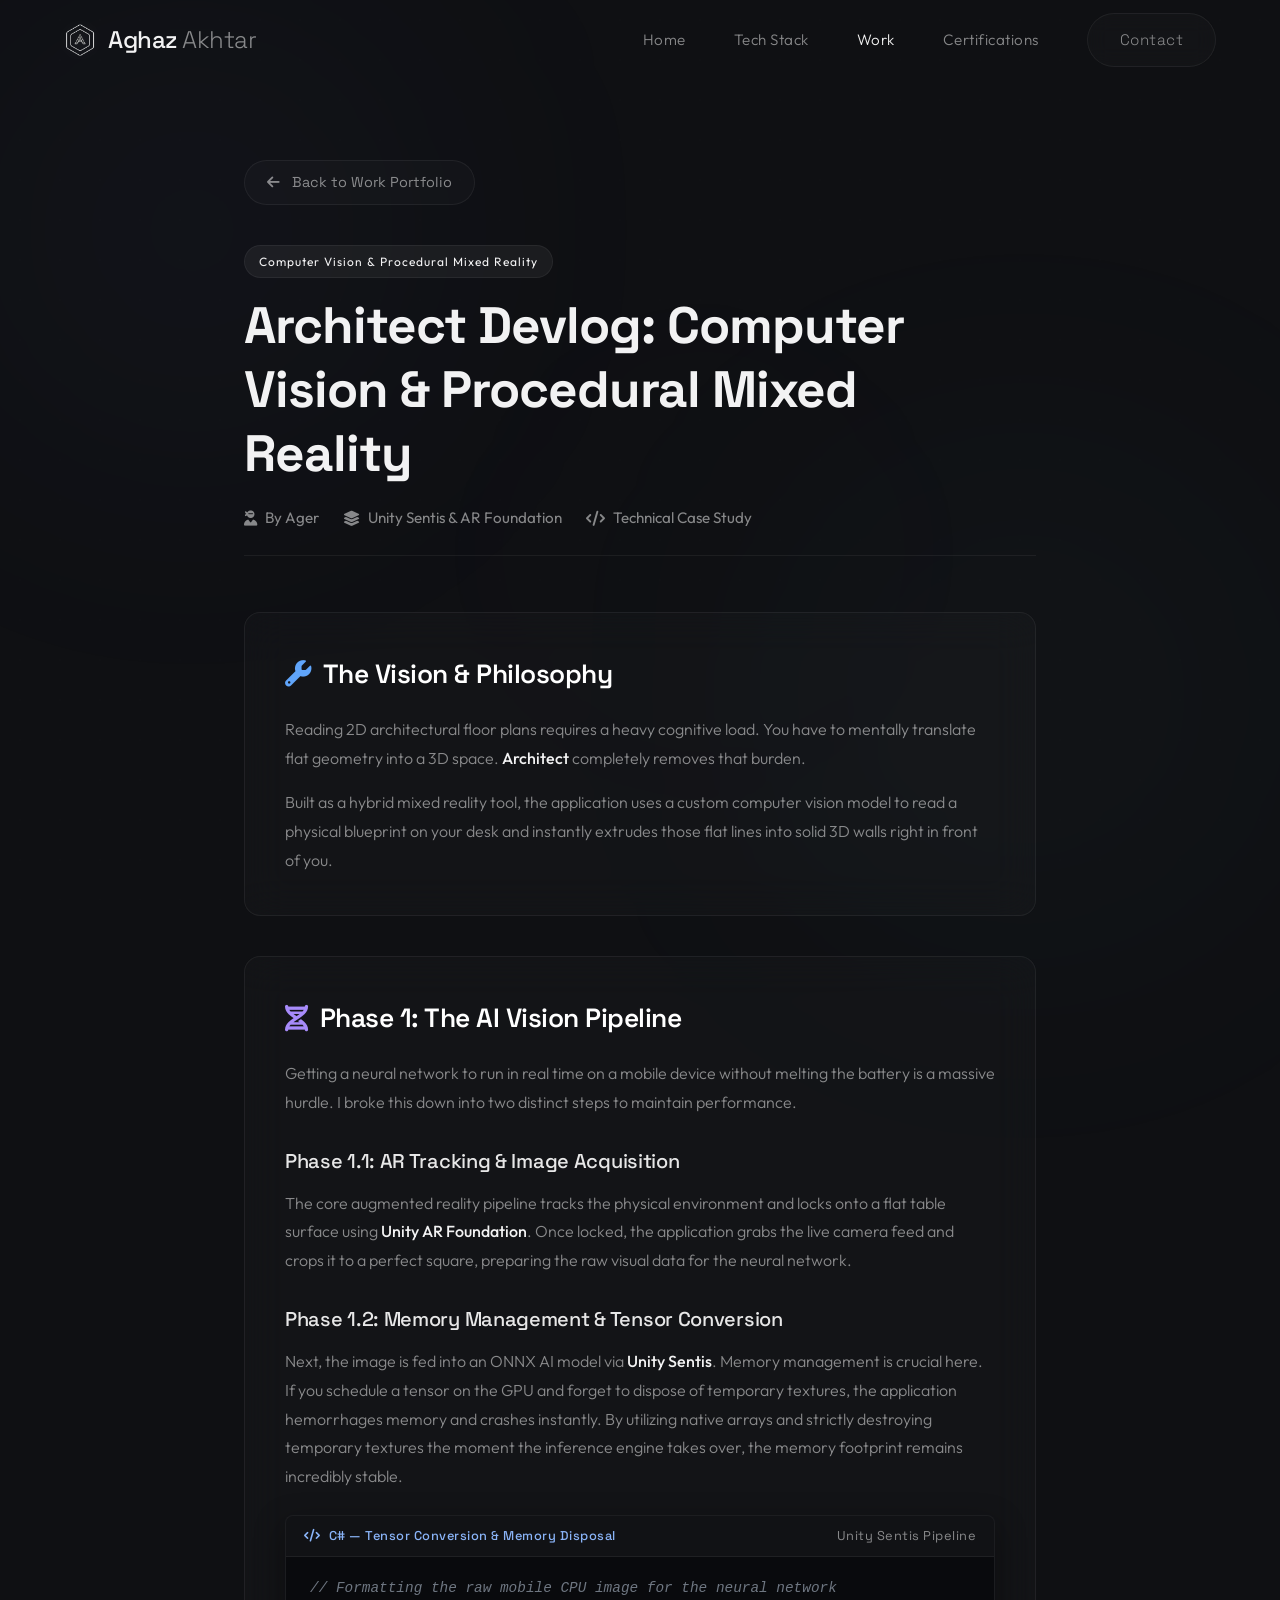
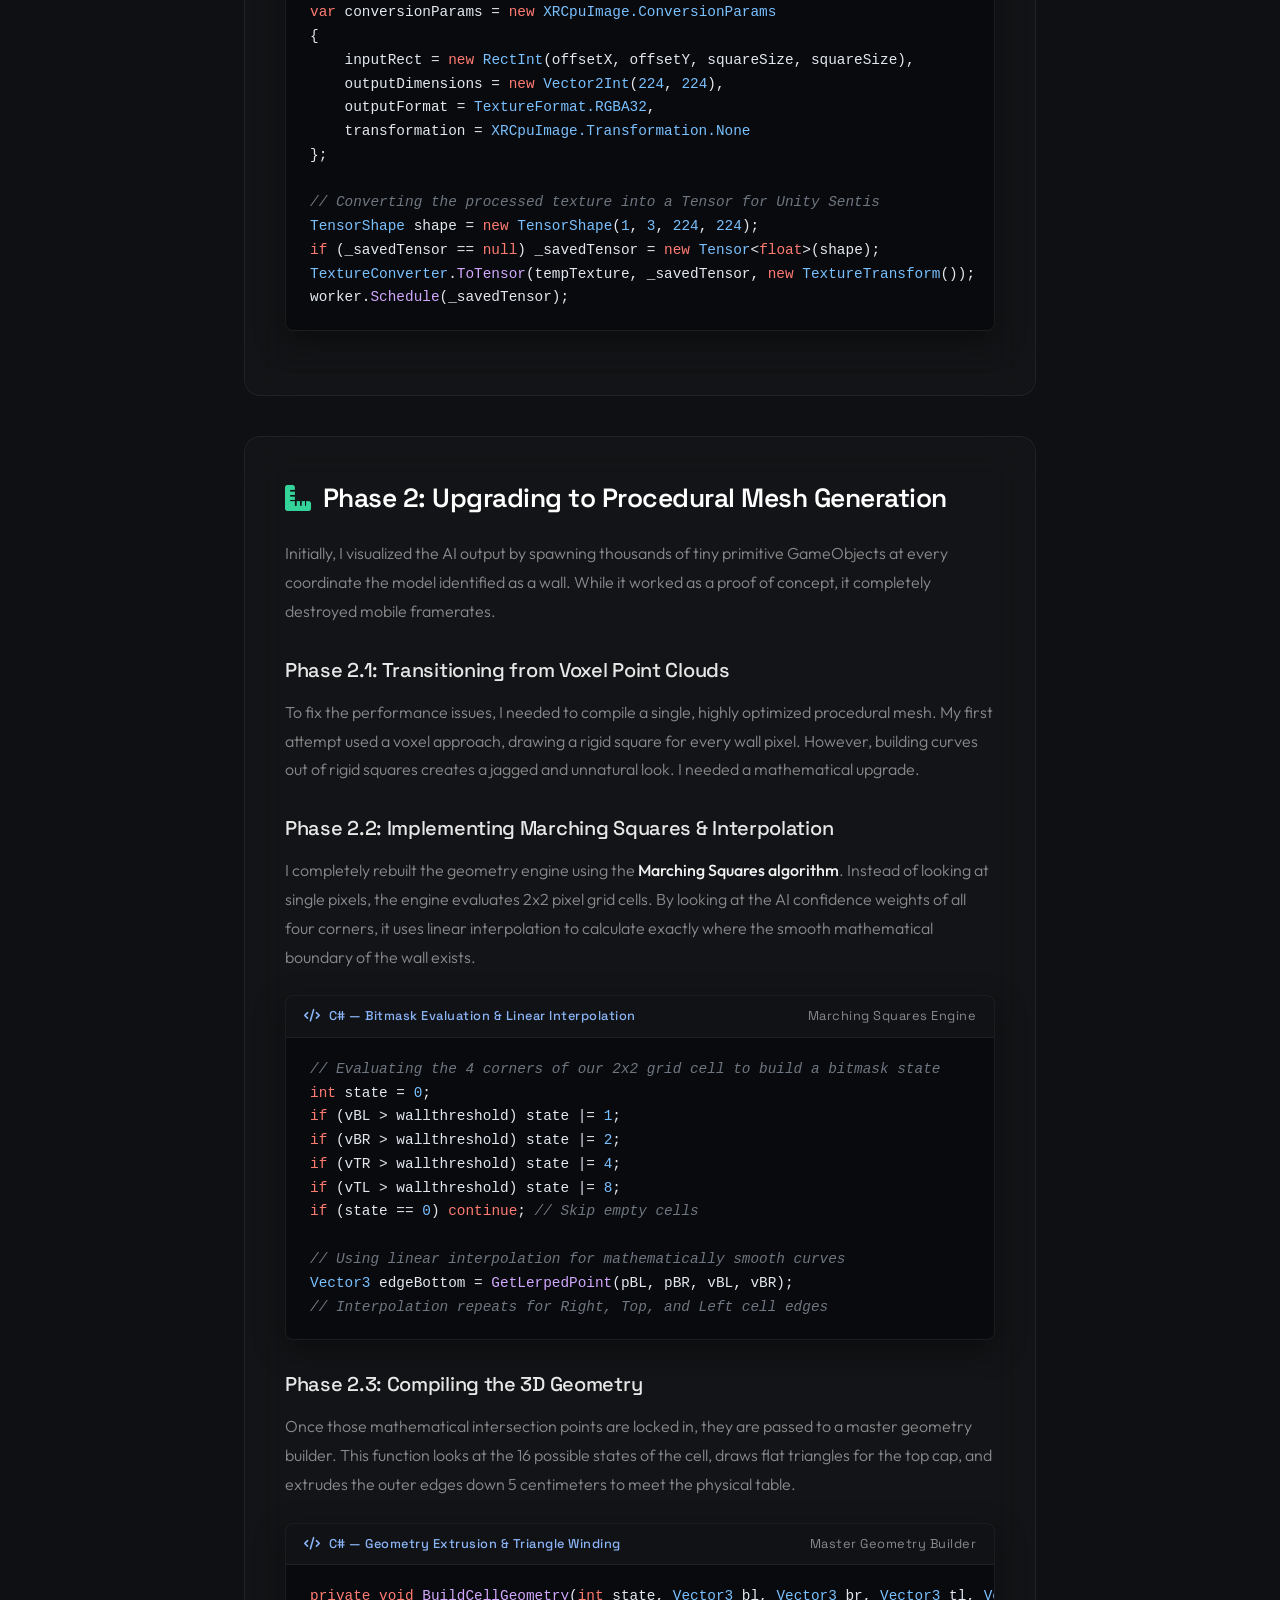
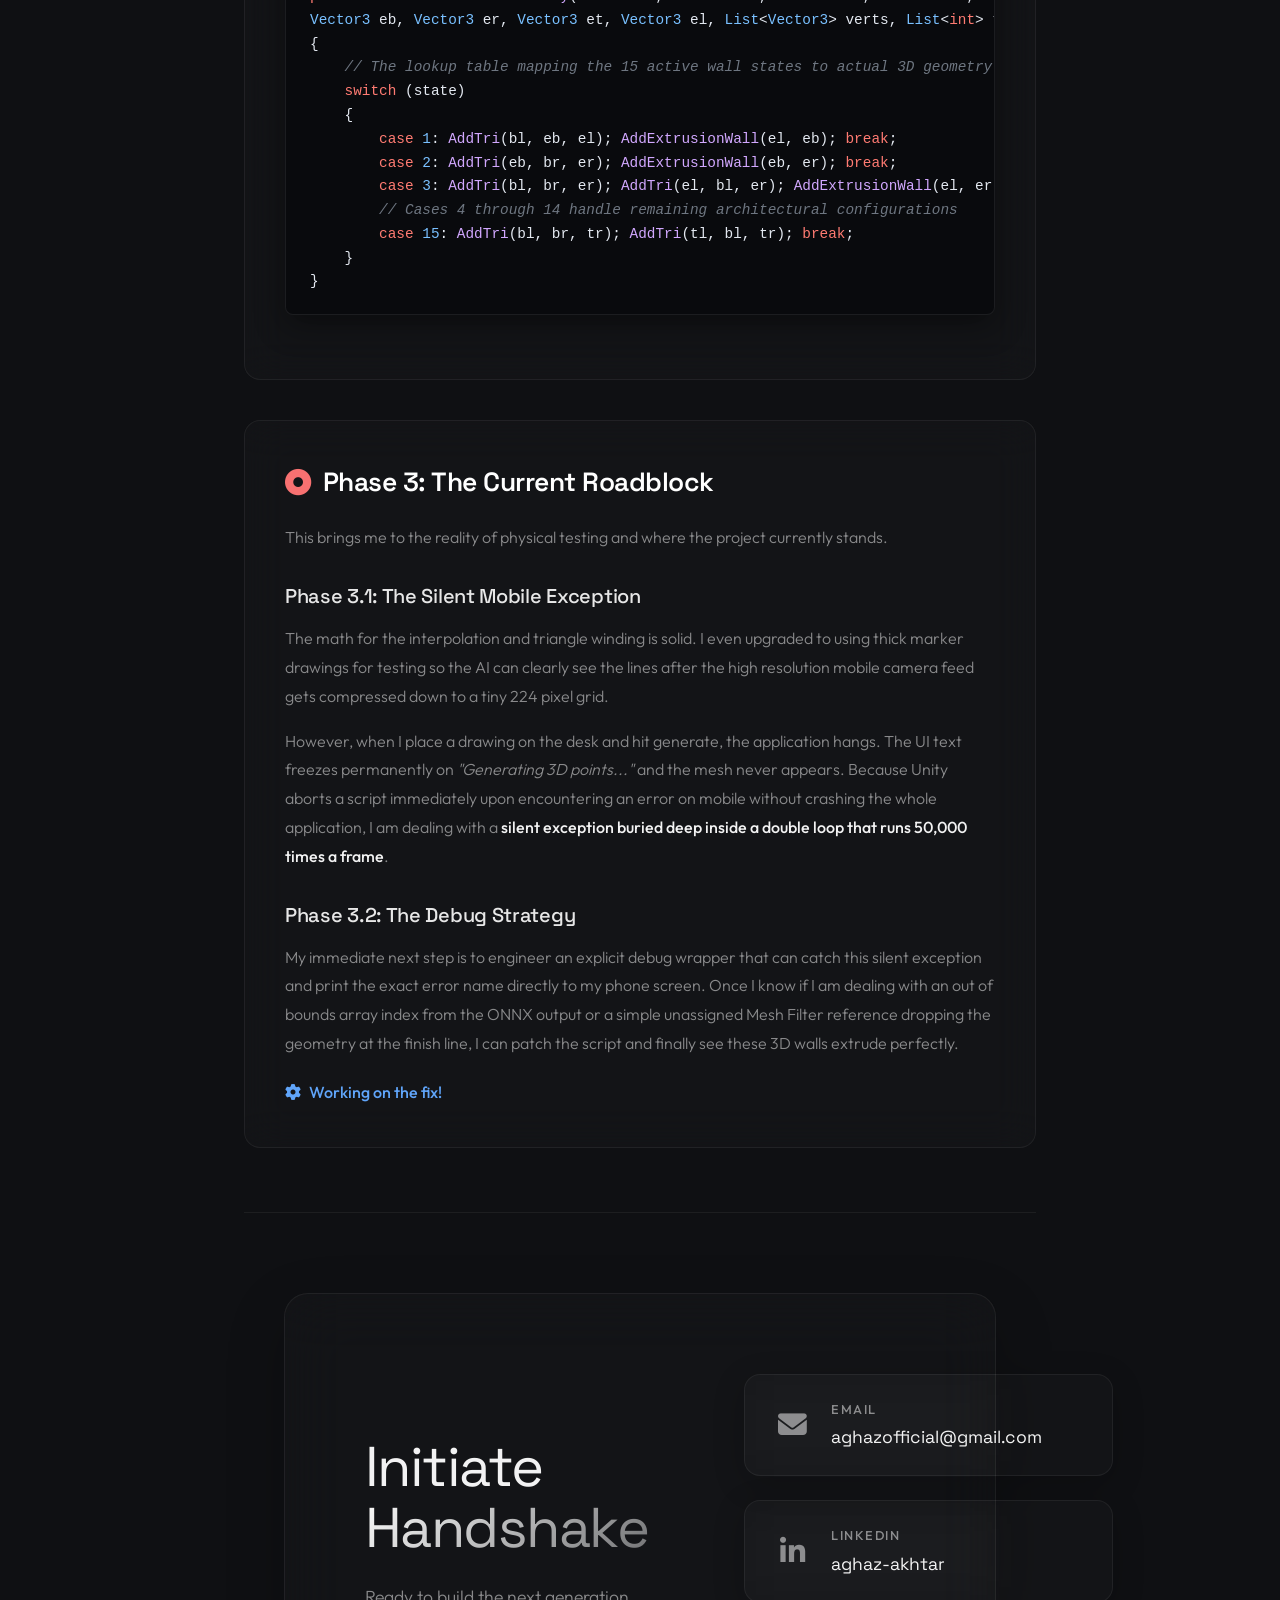
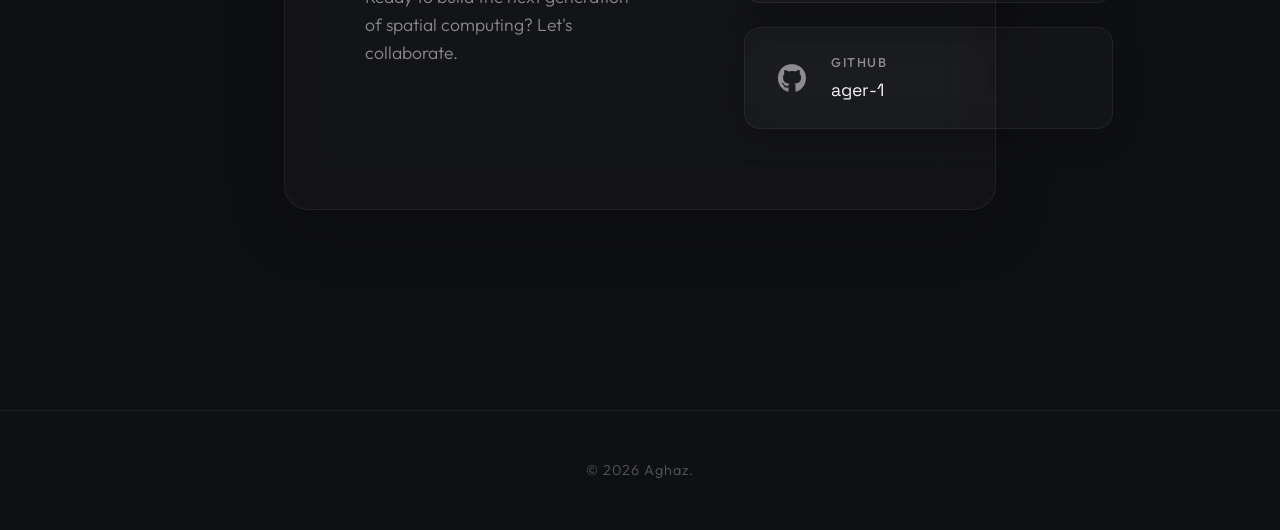
==== architect-documentation.html @ 732db1b5 "updated" ====
<!DOCTYPE html>
<html lang="en">

<head>
    <meta charset="UTF-8">
    <meta name="viewport" content="width=device-width, initial-scale=1.0">
    <title>Architect Devlog: Computer Vision & Procedural Mixed Reality | Aghaz Akhtar</title>
    <meta name="description" content="Technical documentation and devlog for Architect: Computer Vision & Procedural Mixed Reality blueprint extrusion by Ager.">
    <link rel="icon" href="assets/icon.png" type="image/png">
    <!-- Modern Tech Fonts -->
    <link rel="preconnect" href="https://fonts.googleapis.com">
    <link rel="preconnect" href="https://fonts.gstatic.com" crossorigin>
    <link
        href="https://fonts.googleapis.com/css2?family=Outfit:wght@200;400;600;800&family=Space+Grotesk:wght@300;500;700&display=swap"
        rel="stylesheet">
    <!-- FontAwesome for standard icons -->
    <link rel="stylesheet" href="https://cdnjs.cloudflare.com/ajax/libs/font-awesome/6.4.0/css/all.min.css">
    <!-- Core Styles -->
    <link rel="stylesheet" href="style.css">
</head>

<body>

    <!-- Background Orbs for ambient lighting -->
    <div class="orb orb-1"></div>
    <div class="orb orb-2"></div>
    <div class="orb orb-3"></div>
    <div class="glow-grid"></div>

    <!-- Navigation -->
    <nav class="glass-nav scrolled">
        <div class="nav-container">
            <a href="index.html" class="logo-wrapper">
                <img src="assets/icon.png" alt="Logo" class="logo-icon" width="32" height="32">
                <span class="logo">Aghaz<span class="xr"> Akhtar</span></span>
            </a>
            <ul class="nav-links">
                <li><a href="index.html">Home</a></li>
                <li><a href="tech-stack.html">Tech Stack</a></li>
                <li><a href="work.html" class="active">Work</a></li>
                <li><a href="certifications.html">Certifications</a></li>
                <li><a href="#contact" class="btn-glow">Contact</a></li>
            </ul>
            <div class="mobile-menu-btn"><i class="fas fa-bars"></i></div>
        </div>
    </nav>

    <main class="doc-container">
        <!-- Back Button -->
        <a href="work.html#ARchitect" class="doc-back-btn reveal">
            <i class="fa-solid fa-arrow-left"></i> Back to Work Portfolio
        </a>

        <!-- Devlog Header -->
        <header class="doc-header reveal">
            <span class="badge">Computer Vision &amp; Procedural Mixed Reality</span>
            <h1>Architect Devlog: Computer Vision &amp; Procedural Mixed Reality</h1>
            <div class="doc-author-meta">
                <span><i class="fa-solid fa-user-ninja"></i> By Ager</span>
                <span><i class="fa-solid fa-layer-group"></i> Unity Sentis &amp; AR Foundation</span>
                <span><i class="fa-solid fa-code"></i> Technical Case Study</span>
            </div>
        </header>

        <!-- Devlog Body Sections -->
        <article class="doc-content">

            <!-- Section 1: Vision & Philosophy -->
            <section class="doc-card reveal">
                <h2><i class="fa-solid fa-wrench" style="color: #60a5fa;"></i> The Vision &amp; Philosophy</h2>
                <p>
                    Reading 2D architectural floor plans requires a heavy cognitive load. You have to mentally translate flat geometry into a 3D space. <strong>Architect</strong> completely removes that burden.
                </p>
                <p>
                    Built as a hybrid mixed reality tool, the application uses a custom computer vision model to read a physical blueprint on your desk and instantly extrudes those flat lines into solid 3D walls right in front of you.
                </p>
            </section>

            <!-- Section 2: Phase 1: AI Vision Pipeline -->
            <section class="doc-card reveal">
                <h2><i class="fa-solid fa-dna" style="color: #a78bfa;"></i> Phase 1: The AI Vision Pipeline</h2>
                <p>
                    Getting a neural network to run in real time on a mobile device without melting the battery is a massive hurdle. I broke this down into two distinct steps to maintain performance.
                </p>

                <h3>Phase 1.1: AR Tracking &amp; Image Acquisition</h3>
                <p>
                    The core augmented reality pipeline tracks the physical environment and locks onto a flat table surface using <strong>Unity AR Foundation</strong>. Once locked, the application grabs the live camera feed and crops it to a perfect square, preparing the raw visual data for the neural network.
                </p>

                <h3>Phase 1.2: Memory Management &amp; Tensor Conversion</h3>
                <p>
                    Next, the image is fed into an ONNX AI model via <strong>Unity Sentis</strong>. Memory management is crucial here. If you schedule a tensor on the GPU and forget to dispose of temporary textures, the application hemorrhages memory and crashes instantly. By utilizing native arrays and strictly destroying temporary textures the moment the inference engine takes over, the memory footprint remains incredibly stable.
                </p>

                <!-- Code Snippet 1 -->
                <div class="code-box">
                    <div class="code-header">
                        <span class="lang-badge"><i class="fa-solid fa-code"></i> C# — Tensor Conversion &amp; Memory Disposal</span>
                        <span>Unity Sentis Pipeline</span>
                    </div>
                    <pre><code><span class="code-comment">// Formatting the raw mobile CPU image for the neural network</span>
<span class="code-keyword">var</span> conversionParams = <span class="code-keyword">new</span> <span class="code-type">XRCpuImage.ConversionParams</span> 
{
    inputRect = <span class="code-keyword">new</span> <span class="code-type">RectInt</span>(offsetX, offsetY, squareSize, squareSize), 
    outputDimensions = <span class="code-keyword">new</span> <span class="code-type">Vector2Int</span>(<span class="code-num">224</span>, <span class="code-num">224</span>),
    outputFormat = <span class="code-type">TextureFormat.RGBA32</span>, 
    transformation = <span class="code-type">XRCpuImage.Transformation.None</span> 
};

<span class="code-comment">// Converting the processed texture into a Tensor for Unity Sentis</span>
<span class="code-type">TensorShape</span> shape = <span class="code-keyword">new</span> <span class="code-type">TensorShape</span>(<span class="code-num">1</span>, <span class="code-num">3</span>, <span class="code-num">224</span>, <span class="code-num">224</span>); 
<span class="code-keyword">if</span> (_savedTensor == <span class="code-keyword">null</span>) _savedTensor = <span class="code-keyword">new</span> <span class="code-type">Tensor</span>&lt;<span class="code-keyword">float</span>&gt;(shape);
<span class="code-type">TextureConverter</span>.<span class="code-func">ToTensor</span>(tempTexture, _savedTensor, <span class="code-keyword">new</span> <span class="code-type">TextureTransform</span>());
worker.<span class="code-func">Schedule</span>(_savedTensor);</code></pre>
                </div>
            </section>

            <!-- Section 3: Phase 2: Procedural Mesh Generation -->
            <section class="doc-card reveal">
                <h2><i class="fa-solid fa-ruler-combined" style="color: #34d399;"></i> Phase 2: Upgrading to Procedural Mesh Generation</h2>
                <p>
                    Initially, I visualized the AI output by spawning thousands of tiny primitive GameObjects at every coordinate the model identified as a wall. While it worked as a proof of concept, it completely destroyed mobile framerates.
                </p>

                <h3>Phase 2.1: Transitioning from Voxel Point Clouds</h3>
                <p>
                    To fix the performance issues, I needed to compile a single, highly optimized procedural mesh. My first attempt used a voxel approach, drawing a rigid square for every wall pixel. However, building curves out of rigid squares creates a jagged and unnatural look. I needed a mathematical upgrade.
                </p>

                <h3>Phase 2.2: Implementing Marching Squares &amp; Interpolation</h3>
                <p>
                    I completely rebuilt the geometry engine using the <strong>Marching Squares algorithm</strong>. Instead of looking at single pixels, the engine evaluates 2x2 pixel grid cells. By looking at the AI confidence weights of all four corners, it uses linear interpolation to calculate exactly where the smooth mathematical boundary of the wall exists.
                </p>

                <!-- Code Snippet 2 -->
                <div class="code-box">
                    <div class="code-header">
                        <span class="lang-badge"><i class="fa-solid fa-code"></i> C# — Bitmask Evaluation &amp; Linear Interpolation</span>
                        <span>Marching Squares Engine</span>
                    </div>
                    <pre><code><span class="code-comment">// Evaluating the 4 corners of our 2x2 grid cell to build a bitmask state</span>
<span class="code-keyword">int</span> state = <span class="code-num">0</span>;
<span class="code-keyword">if</span> (vBL > wallthreshold) state |= <span class="code-num">1</span>;
<span class="code-keyword">if</span> (vBR > wallthreshold) state |= <span class="code-num">2</span>;
<span class="code-keyword">if</span> (vTR > wallthreshold) state |= <span class="code-num">4</span>;
<span class="code-keyword">if</span> (vTL > wallthreshold) state |= <span class="code-num">8</span>;
<span class="code-keyword">if</span> (state == <span class="code-num">0</span>) <span class="code-keyword">continue</span>; <span class="code-comment">// Skip empty cells</span>

<span class="code-comment">// Using linear interpolation for mathematically smooth curves</span>
<span class="code-type">Vector3</span> edgeBottom = <span class="code-func">GetLerpedPoint</span>(pBL, pBR, vBL, vBR);
<span class="code-comment">// Interpolation repeats for Right, Top, and Left cell edges</span></code></pre>
                </div>

                <h3>Phase 2.3: Compiling the 3D Geometry</h3>
                <p>
                    Once those mathematical intersection points are locked in, they are passed to a master geometry builder. This function looks at the 16 possible states of the cell, draws flat triangles for the top cap, and extrudes the outer edges down 5 centimeters to meet the physical table.
                </p>

                <!-- Code Snippet 3 -->
                <div class="code-box">
                    <div class="code-header">
                        <span class="lang-badge"><i class="fa-solid fa-code"></i> C# — Geometry Extrusion &amp; Triangle Winding</span>
                        <span>Master Geometry Builder</span>
                    </div>
                    <pre><code><span class="code-keyword">private void</span> <span class="code-func">BuildCellGeometry</span>(<span class="code-keyword">int</span> state, <span class="code-type">Vector3</span> bl, <span class="code-type">Vector3</span> br, <span class="code-type">Vector3</span> tl, <span class="code-type">Vector3</span> tr, 
<span class="code-type">Vector3</span> eb, <span class="code-type">Vector3</span> er, <span class="code-type">Vector3</span> et, <span class="code-type">Vector3</span> el, <span class="code-type">List</span>&lt;<span class="code-type">Vector3</span>&gt; verts, <span class="code-type">List</span>&lt;<span class="code-keyword">int</span>&gt; tris)
{
    <span class="code-comment">// The lookup table mapping the 15 active wall states to actual 3D geometry</span>
    <span class="code-keyword">switch</span> (state)
    {
        <span class="code-keyword">case</span> <span class="code-num">1</span>: <span class="code-func">AddTri</span>(bl, eb, el); <span class="code-func">AddExtrusionWall</span>(el, eb); <span class="code-keyword">break</span>;
        <span class="code-keyword">case</span> <span class="code-num">2</span>: <span class="code-func">AddTri</span>(eb, br, er); <span class="code-func">AddExtrusionWall</span>(eb, er); <span class="code-keyword">break</span>;
        <span class="code-keyword">case</span> <span class="code-num">3</span>: <span class="code-func">AddTri</span>(bl, br, er); <span class="code-func">AddTri</span>(el, bl, er); <span class="code-func">AddExtrusionWall</span>(el, er); <span class="code-keyword">break</span>;
        <span class="code-comment">// Cases 4 through 14 handle remaining architectural configurations</span>
        <span class="code-keyword">case</span> <span class="code-num">15</span>: <span class="code-func">AddTri</span>(bl, br, tr); <span class="code-func">AddTri</span>(tl, bl, tr); <span class="code-keyword">break</span>; 
    }
}</code></pre>
                </div>
            </section>

            <!-- Section 4: Phase 3: Current Roadblock & Next Steps -->
            <section class="doc-card reveal">
                <h2><i class="fa-solid fa-circle-dot" style="color: #f87171;"></i> Phase 3: The Current Roadblock</h2>
                <p>
                    This brings me to the reality of physical testing and where the project currently stands.
                </p>

                <h3>Phase 3.1: The Silent Mobile Exception</h3>
                <p>
                    The math for the interpolation and triangle winding is solid. I even upgraded to using thick marker drawings for testing so the AI can clearly see the lines after the high resolution mobile camera feed gets compressed down to a tiny 224 pixel grid.
                </p>
                <p>
                    However, when I place a drawing on the desk and hit generate, the application hangs. The UI text freezes permanently on <em>"Generating 3D points..."</em> and the mesh never appears. Because Unity aborts a script immediately upon encountering an error on mobile without crashing the whole application, I am dealing with a <strong>silent exception buried deep inside a double loop that runs 50,000 times a frame</strong>.
                </p>

                <h3>Phase 3.2: The Debug Strategy</h3>
                <p>
                    My immediate next step is to engineer an explicit debug wrapper that can catch this silent exception and print the exact error name directly to my phone screen. Once I know if I am dealing with an out of bounds array index from the ONNX output or a simple unassigned Mesh Filter reference dropping the geometry at the finish line, I can patch the script and finally see these 3D walls extrude perfectly.
                </p>
                <p style="margin-top: 1.25rem; font-weight: 500; color: #60a5fa; display: flex; align-items: center; gap: 0.5rem;">
                    <i class="fa-solid fa-gear fa-spin"></i> Working on the fix!
                </p>
            </section>

        </article>

        <!-- CTA Section -->
        <section id="contact" class="section-padding reveal" style="padding-top: 80px; padding-bottom: 80px; border-top: 1px solid var(--glass-border); margin-top: 4rem;">
            <div class="contact-container">
                <div class="contact-info">
                    <h2>Initiate <br><span class="text-gradient">Handshake</span></h2>
                    <p>Ready to build the next generation of spatial computing? Let's collaborate.</p>
                </div>
                <div class="contact-links">
                    <a href="mailto:aghazofficial@gmail.com" class="contact-card glass">
                        <i class="fa-solid fa-envelope"></i>
                        <div class="contact-card-content">
                            <span class="contact-label">Email</span>
                            <span class="contact-value">aghazofficial@gmail.com</span>
                        </div>
                        <i class="fa-solid fa-arrow-up-right-from-square contact-arrow"></i>
                    </a>
                    <a href="https://www.linkedin.com/in/aghaz-akhtar/" target="_blank" rel="noopener noreferrer"
                        class="contact-card glass">
                        <i class="fa-brands fa-linkedin-in"></i>
                        <div class="contact-card-content">
                            <span class="contact-label">LinkedIn</span>
                            <span class="contact-value">aghaz-akhtar</span>
                        </div>
                        <i class="fa-solid fa-arrow-up-right-from-square contact-arrow"></i>
                    </a>
                    <a href="https://github.com/ager-1" target="_blank" rel="noopener noreferrer"
                        class="contact-card glass">
                        <i class="fa-brands fa-github"></i>
                        <div class="contact-card-content">
                            <span class="contact-label">GitHub</span>
                            <span class="contact-value">ager-1</span>
                        </div>
                        <i class="fa-solid fa-arrow-up-right-from-square contact-arrow"></i>
                    </a>
                </div>
            </div>
        </section>
    </main>

    <footer class="footer">
        <p>© 2026 Aghaz.</p>
    </footer>

    <script src="script.js"></script>
</body>

</html>
---- style.css ----
:root {
    /* Color Palette */
    --bg-dark: #0f1013;
    --text-main: rgba(255, 255, 255, 0.95);
    --text-muted: rgba(255, 255, 255, 0.5);
    
    /* Frosted Glass Aesthetics */
    --glass-bg: rgba(255, 255, 255, 0.02);
    --glass-bg-hover: rgba(255, 255, 255, 0.04);
    --glass-border: rgba(255, 255, 255, 0.06);
    --glass-border-hover: rgba(255, 255, 255, 0.15);
    
    /* Soft Accents */
    --accent-light: rgba(255, 255, 255, 0.8);
    --accent-subtle: rgba(255, 255, 255, 0.2);
    
    /* Typography */
    --font-heading: 'Space Grotesk', sans-serif;
    --font-body: 'Outfit', sans-serif;
    
    /* Spacing */
    --nav-height: 80px;
    --radius-lg: 24px;
    --radius-md: 16px;
    --radius-sm: 8px;
    
    /* Transitions */
    --trans-smooth: all 0.5s cubic-bezier(0.25, 0.8, 0.25, 1);
}

* {
    margin: 0;
    padding: 0;
    box-sizing: border-box;
}

html {
    scroll-behavior: smooth;
}

body {
    background-color: var(--bg-dark);
    color: var(--text-main);
    font-family: var(--font-body);
    overflow-x: hidden;
    line-height: 1.6;
}

/* -------------------
   Background Effects
   ------------------- */
.glow-grid {
    position: fixed;
    top: 0;
    left: 0;
    width: 100vw;
    height: 100vh;
    background-image: radial-gradient(rgba(255, 255, 255, 0.02) 1px, transparent 1px);
    background-size: 40px 40px;
    z-index: -2;
    pointer-events: none;
    opacity: 0.5;
}

.orb {
    position: fixed;
    border-radius: 50%;
    filter: blur(150px);
    z-index: -1;
    pointer-events: none;
    opacity: 0.6;
}

.orb-1 {
    top: -10%;
    left: -10%;
    width: 50vw;
    height: 50vw;
    background: radial-gradient(circle, rgba(140, 160, 255, 0.12) 0%, rgba(0,0,0,0) 70%);
}

.orb-2 {
    bottom: -20%;
    right: -10%;
    width: 60vw;
    height: 60vw;
    background: radial-gradient(circle, rgba(160, 240, 255, 0.08) 0%, rgba(0,0,0,0) 70%);
}

.orb-3 {
    top: 40%;
    left: 40%;
    width: 30vw;
    height: 30vw;
    background: radial-gradient(circle, rgba(230, 200, 255, 0.08) 0%, rgba(0,0,0,0) 70%);
    animation: drift 30s infinite alternate cubic-bezier(0.5, 0, 0.5, 1);
}

@keyframes drift {
    0% { transform: translate(0, 0); }
    100% { transform: translate(15vw, 15vh); }
}

/* -------------------
   Utilities
   ------------------- */
.text-gradient {
    /* Subtle silver/white shine */
    background: linear-gradient(135deg, rgba(255,255,255,1) 0%, rgba(255,255,255,0.4) 100%);
    -webkit-background-clip: text;
    -webkit-text-fill-color: transparent;
    background-clip: text;
}

.glass {
    background: var(--glass-bg);
    backdrop-filter: blur(24px) saturate(120%);
    -webkit-backdrop-filter: blur(24px) saturate(120%);
    border: 1px solid var(--glass-border);
    box-shadow: 0 8px 32px 0 rgba(0, 0, 0, 0.2);
}

.glass-dark {
    background: rgba(10, 10, 15, 0.3);
    backdrop-filter: blur(24px) saturate(120%);
    -webkit-backdrop-filter: blur(24px) saturate(120%);
    border: 1px solid var(--glass-border);
    box-shadow: 0 4px 24px rgba(0, 0, 0, 0.3);
}

.section-padding {
    padding: 120px 5%;
}

.w-100 { width: 100%; }

/* Buttons */
.btn-primary, .btn-secondary, .btn-glow {
    display: inline-block;
    padding: 14px 32px;
    border-radius: 50px;
    font-weight: 400;
    font-family: var(--font-heading);
    letter-spacing: 0.5px;
    text-decoration: none;
    transition: var(--trans-smooth);
    cursor: pointer;
    border: 1px solid var(--glass-border);
}

.btn-primary {
    background: rgba(255, 255, 255, 0.05);
    color: var(--text-main);
    backdrop-filter: blur(10px);
    -webkit-backdrop-filter: blur(10px);
}

.btn-primary:hover {
    background: rgba(255, 255, 255, 0.1);
    border-color: var(--glass-border-hover);
    transform: translateY(-2px);
    box-shadow: 0 8px 24px rgba(0, 0, 0, 0.2);
}

.btn-secondary {
    background: transparent;
    color: var(--text-muted);
    border: 1px solid transparent;
}

.btn-secondary:hover {
    color: var(--text-main);
}

.btn-glow {
    background: rgba(255, 255, 255, 0.02);
    border: 1px solid var(--glass-border);
    color: var(--text-main);
    backdrop-filter: blur(10px);
}

.btn-glow:hover {
    background: rgba(255, 255, 255, 0.1);
    border-color: rgba(255, 255, 255, 0.3);
}

/* -------------------
   Navigation
   ------------------- */
.glass-nav {
    position: fixed;
    top: 0;
    width: 100%;
    z-index: 1001;
    transition: var(--trans-smooth);
    background: transparent;
}

.glass-nav.scrolled {
    background: rgba(15, 16, 19, 0.5);
    backdrop-filter: blur(24px) saturate(120%);
    -webkit-backdrop-filter: blur(24px) saturate(120%);
    border-bottom: 1px solid var(--glass-border);
}

.nav-container {
    display: flex;
    justify-content: space-between;
    align-items: center;
    height: var(--nav-height);
    max-width: 1400px;
    margin: 0 auto;
    padding: 0 5%;
}

.logo-wrapper {
    display: flex;
    align-items: center;
    gap: 0.75rem;
    text-decoration: none;
    transition: var(--trans-smooth);
}

.logo-wrapper:hover {
    opacity: 0.9;
    transform: translateY(-1px);
}

.logo-icon {
    width: 32px;
    height: 32px;
    object-fit: contain;
    filter: drop-shadow(0 0 8px rgba(255, 255, 255, 0.15));
    transition: var(--trans-smooth);
}

.logo-wrapper:hover .logo-icon {
    filter: drop-shadow(0 0 12px rgba(255, 255, 255, 0.3));
    transform: scale(1.05);
}

.logo {
    font-family: var(--font-heading);
    font-size: 1.5rem;
    font-weight: 500;
    letter-spacing: -0.5px;
    color: var(--text-main);
    margin: 0;
}

.xr {
    color: var(--text-muted);
    font-weight: 300;
}

.nav-links {
    display: flex;
    list-style: none;
    gap: 3rem;
    align-items: center;
}

.nav-links a {
    color: var(--text-muted);
    text-decoration: none;
    font-weight: 300;
    font-size: 0.95rem;
    letter-spacing: 0.5px;
    transition: var(--trans-smooth);
}

.nav-links a:hover, .nav-links a.active {
    color: var(--text-main);
}

.mobile-menu-btn {
    display: none;
    font-size: 1.2rem;
    cursor: pointer;
    color: var(--text-main);
}

/* -------------------
   Hero Section
   ------------------- */
.hero {
    min-height: 100vh;
    display: flex;
    align-items: center;
    justify-content: space-between;
    padding: 0 5%;
    max-width: 1400px;
    margin: 0 auto;
    padding-top: var(--nav-height);
}

.hero-content {
    flex: 1;
    max-width: 650px;
}

.subtitle {
    font-family: var(--font-body);
    color: var(--text-muted);
    font-weight: 300;
    letter-spacing: 3px;
    text-transform: uppercase;
    font-size: 0.85rem;
    margin-bottom: 1.5rem;
}

.title-primary {
    font-family: var(--font-heading);
    font-size: clamp(3.5rem, 8vw, 6.5rem);
    line-height: 1.05;
    margin-bottom: 2rem;
    font-weight: 500;
    letter-spacing: -3px;
}

.hero-desc {
    font-size: 1.1rem;
    color: var(--text-muted);
    font-weight: 300;
    margin-bottom: 3rem;
    max-width: 480px;
}

.hero-btns {
    display: flex;
    gap: 1.5rem;
    align-items: center;
}

/* Minimalist Ring Animation for Hero */
.hero-hologram {
    flex: 1;
    display: flex;
    justify-content: center;
    perspective: 1000px;
}

.holo-box {
    position: relative;
    width: 550px;
    height: 550px;
    transform-style: preserve-3d;
    animation: float 8s ease-in-out infinite;
}

.hero-profile-img {
    position: absolute;
    top: 50%;
    left: 50%;
    transform: translate(-50%, -50%);
    width: 420px;
    height: 420px;
    object-fit: cover;
    border-radius: 50%;
    border: 2px solid var(--glass-border);
    box-shadow: 0 0 40px rgba(255, 255, 255, 0.1);
    z-index: 2;
    transition: var(--trans-smooth);
    filter: grayscale(20%);
}

.hero-profile-img:hover {
    filter: grayscale(0%);
    box-shadow: 0 0 60px rgba(255, 255, 255, 0.2);
    border-color: var(--glass-border-hover);
    transform: translate(-50%, -50%) scale(1.02);
}

.holo-ring {
    position: absolute;
    top: 0;
    left: 0;
    width: 100%;
    height: 100%;
    border: 1px solid rgba(255, 255, 255, 0.15);
    border-radius: 50%;
}

.hover-orbit {
    animation: orbitX 20s linear infinite;
    border-color: rgba(255, 255, 255, 0.05);
}

.orbit-reverse {
    border-color: rgba(255, 255, 255, 0.1);
    animation: orbitY 25s linear infinite reverse;
    width: 80%;
    height: 80%;
    top: 10%;
    left: 10%;
}

@keyframes float {
    0%, 100% { transform: translateY(0) rotateX(15deg) rotateY(15deg); }
    50% { transform: translateY(-20px) rotateX(20deg) rotateY(10deg); }
}

@keyframes pulse {
    0% { transform: translate(-50%, -50%) scale(0.95); opacity: 0.6; }
    100% { transform: translate(-50%, -50%) scale(1.05); opacity: 1; }
}

@keyframes orbitX {
    0% { transform: rotateX(0deg) rotateY(0deg) rotateZ(0deg); }
    100% { transform: rotateX(360deg) rotateY(180deg) rotateZ(360deg); }
}

@keyframes orbitY {
    0% { transform: rotateX(45deg) rotateY(0deg) rotateZ(0deg); }
    100% { transform: rotateX(45deg) rotateY(360deg) rotateZ(360deg); }
}

/* -------------------
   Skills Marquee
   ------------------- */
.skills-banner {
    padding: 30px 0;
    background: rgba(255, 255, 255, 0.01);
    border-top: 1px solid var(--glass-border);
    border-bottom: 1px solid var(--glass-border);
    overflow: hidden;
}

.marquee-wrapper {
    display: flex;
    width: max-content;
}

.marquee {
    display: flex;
    align-items: center;
    gap: 4rem;
    animation: scroll-left 80s linear infinite;
    padding-right: 4rem;
}

.marquee-item {
    display: flex;
    align-items: center;
    gap: 0.75rem;
}

.marquee span {
    font-family: var(--font-heading);
    font-size: 1.2rem;
    font-weight: 300;
    letter-spacing: 2px;
    color: var(--text-muted);
}

.marquee i {
    font-size: 1.5rem;
    color: var(--text-muted);
    opacity: 0.5;
}

@keyframes scroll-left {
    0% { transform: translateX(0); }
    100% { transform: translateX(-50%); }
}

/* -------------------
   Projects Section
   ------------------- */
.section-header {
    text-align: center;
    margin-bottom: 6rem;
}

.section-header h2 {
    font-family: var(--font-heading);
    font-size: 3.5rem;
    font-weight: 400;
    letter-spacing: -1.5px;
    margin-bottom: 1rem;
}

.section-header p {
    color: var(--text-muted);
    font-size: 1.1rem;
    font-weight: 300;
}

.projects-grid {
    display: grid;
    grid-template-columns: repeat(auto-fit, minmax(350px, 1fr));
    gap: 3rem;
    max-width: 1400px;
    margin: 0 auto;
}

/* Minimalist Tilt Card */
.tilt-card {
    perspective: 1500px;
    display: flex;
    flex-direction: column;
}

.card-inner {
    border-radius: var(--radius-lg);
    background: var(--glass-bg);
    border: 1px solid var(--glass-border);
    backdrop-filter: blur(20px);
    -webkit-backdrop-filter: blur(20px);
    overflow: hidden;
    transition: transform 0.2s ease-out, box-shadow 0.2s ease-out, border 0.5s ease;
    transform-style: preserve-3d;
    position: relative;
    display: flex;
    flex-direction: column;
    height: 100%;
    flex-grow: 1;
}

.card-inner:hover {
    border-color: var(--glass-border-hover);
}

.card-img {
    height: 280px;
    position: relative;
    overflow: hidden;
    padding: 1rem;
    padding-bottom: 0;
}

.card-img img {
    width: 100%;
    height: 100%;
    object-fit: cover;
    border-radius: var(--radius-md);
    transition: transform 0.8s cubic-bezier(0.25, 0.8, 0.25, 1);
    filter: brightness(0.9) grayscale(20%);
}

.card-inner:hover .card-img img {
    transform: scale(1.03);
    filter: brightness(1) grayscale(0%);
}

.card-content {
    padding: 2.5rem;
    position: relative;
    z-index: 2;
    transform: translateZ(30px);
    display: flex;
    flex-direction: column;
    flex-grow: 1;
}

.badge {
    display: inline-block;
    padding: 6px 14px;
    border-radius: 50px;
    font-size: 0.75rem;
    font-weight: 400;
    letter-spacing: 1px;
    background: rgba(255, 255, 255, 0.05);
    border: 1px solid var(--glass-border);
    color: var(--text-main);
    margin-bottom: 1.5rem;
}

.card-content h3 {
    font-family: var(--font-heading);
    font-size: 1.8rem;
    font-weight: 400;
    letter-spacing: -0.5px;
    margin-bottom: 1rem;
}

.card-content p {
    color: var(--text-muted);
    font-size: 0.95rem;
    font-weight: 300;
    margin-bottom: 2rem;
    line-height: 1.7;
}

.card-tech {
    display: flex;
    gap: 0.8rem;
    flex-wrap: wrap;
    margin-top: auto;
}

.card-tech span {
    font-size: 0.75rem;
    color: var(--text-muted);
    letter-spacing: 0.5px;
}

/* Project Card Hover Overlay */
.card-overlay {
    position: absolute;
    top: 1rem;
    left: 1rem;
    right: 1rem;
    bottom: 0;
    border-radius: var(--radius-md);
    display: flex;
    justify-content: center;
    align-items: center;
    opacity: 0;
    transition: var(--trans-smooth);
    z-index: 3;
    text-decoration: none;
    color: var(--text-main);
    font-family: var(--font-heading);
    font-weight: 500;
    font-size: 1rem;
    letter-spacing: 1px;
}

.card-inner:hover .card-overlay {
    opacity: 1;
}

.card-overlay span {
    background: rgba(255, 255, 255, 0.1);
    border: 1px solid rgba(255, 255, 255, 0.2);
    padding: 10px 22px;
    border-radius: 50px;
    display: flex;
    align-items: center;
    gap: 0.6rem;
    transition: var(--trans-smooth);
}

.card-overlay:hover span {
    background: rgba(255, 255, 255, 0.2);
    border-color: rgba(255, 255, 255, 0.4);
    transform: scale(1.05);
}

/* -------------------
   Contact Section
   ------------------- */
.contact-container {
    display: grid;
    grid-template-columns: 1fr 1fr;
    gap: 6rem;
    max-width: 1200px;
    margin: 0 auto;
    padding: 5rem;
    border-radius: var(--radius-lg);
    background: var(--glass-bg);
    border: 1px solid var(--glass-border);
    backdrop-filter: blur(30px);
    -webkit-backdrop-filter: blur(30px);
    box-shadow: 0 20px 60px rgba(0, 0, 0, 0.2);
}

.contact-info {
    display: flex;
    flex-direction: column;
    justify-content: center;
}

.contact-info h2 {
    font-family: var(--font-heading);
    font-size: 3.5rem;
    font-weight: 400;
    letter-spacing: -1.5px;
    line-height: 1.1;
    margin-bottom: 1.5rem;
}

.contact-info p {
    color: var(--text-muted);
    font-size: 1.1rem;
    font-weight: 300;
    max-width: 400px;
}

.contact-links {
    display: flex;
    flex-direction: column;
    gap: 1.5rem;
    justify-content: center;
}

.contact-card {
    display: flex;
    align-items: center;
    gap: 1.5rem;
    padding: 1.5rem 2rem;
    border-radius: var(--radius-md);
    text-decoration: none;
    color: var(--text-main);
    transition: var(--trans-smooth);
    border: 1px solid var(--glass-border);
}

.contact-card i:first-child {
    font-size: 1.8rem;
    color: var(--text-muted);
    transition: var(--trans-smooth);
    width: 30px;
    text-align: center;
}

.contact-card-content {
    display: flex;
    flex-direction: column;
    gap: 0.25rem;
}

.contact-label {
    font-size: 0.8rem;
    text-transform: uppercase;
    letter-spacing: 1.5px;
    color: var(--text-muted);
    font-weight: 500;
}

.contact-value {
    font-family: var(--font-heading);
    font-size: 1.1rem;
    font-weight: 400;
    transition: var(--trans-smooth);
}

.contact-arrow {
    margin-left: auto;
    font-size: 0.9rem;
    color: var(--text-muted);
    opacity: 0;
    transform: translate(-10px, 10px);
    transition: var(--trans-smooth);
}

.contact-card:hover {
    background: var(--glass-bg-hover);
    border-color: var(--glass-border-hover);
    transform: translateY(-3px);
    box-shadow: 0 10px 30px rgba(0, 0, 0, 0.2);
}

.contact-card:hover i:first-child {
    color: var(--text-main);
    transform: scale(1.1);
}

.contact-card:hover .contact-value {
    color: #fff;
    text-shadow: 0 0 10px rgba(255, 255, 255, 0.3);
}

.contact-card:hover .contact-arrow {
    opacity: 0.8;
    transform: translate(0, 0);
}

/* -------------------
   Footer
   ------------------- */
.footer {
    text-align: center;
    padding: 3rem;
    border-top: 1px solid var(--glass-border);
}

.footer p {
    color: rgba(255, 255, 255, 0.3);
    font-size: 0.9rem;
    font-weight: 300;
    letter-spacing: 1px;
}

/* -------------------
   Reveal Animations
   ------------------- */
.reveal {
    opacity: 0;
    transform: translateY(40px);
    transition: all 1s cubic-bezier(0.25, 0.8, 0.25, 1);
}

.reveal.active {
    opacity: 1;
    transform: translateY(0);
}

.delay-1 { transition-delay: 0.2s; }
.delay-2 { transition-delay: 0.4s; }

/* -------------------
   Responsive Design
   ------------------- */
@media (max-width: 992px) {
    .hero {
        flex-direction: column;
        text-align: center;
        justify-content: center;
        gap: 4rem;
        padding-top: calc(var(--nav-height) + 2rem);
    }

    .hero-content {
        display: flex;
        flex-direction: column;
        align-items: center;
    }

    .hero-desc {
        margin-bottom: 2rem;
    }

    .contact-container {
        grid-template-columns: 1fr;
        padding: 3rem;
        gap: 3rem;
    }

    .tech-grid {
        grid-template-columns: repeat(auto-fit, minmax(280px, 1fr));
        gap: 1.5rem;
    }
}

@media (max-width: 768px) {
    .mobile-menu-btn {
        display: block;
        z-index: 1002;
        position: relative;
    }

    .nav-links {
        display: flex;
        flex-direction: column;
        position: fixed;
        top: 0;
        right: -100%;
        width: 100%;
        height: 100vh;
        background: rgba(15, 16, 19, 0.98);
        backdrop-filter: blur(30px) saturate(120%);
        -webkit-backdrop-filter: blur(30px) saturate(120%);
        justify-content: center;
        align-items: center;
        gap: 2.5rem;
        transition: right 0.4s cubic-bezier(0.25, 0.8, 0.25, 1);
        z-index: 1001;
        margin: 0;
        padding: 0;
    }

    .nav-links.active {
        right: 0;
    }

    .nav-links a {
        font-size: 1.3rem;
        color: var(--text-muted);
    }

    .nav-links a:hover, .nav-links a.active {
        color: var(--text-main);
    }

    .nav-links .btn-glow {
        padding: 12px 28px;
        background: rgba(255, 255, 255, 0.05);
    }
    
    .title-primary { font-size: 3.5rem; }
    
    .section-padding { padding: 80px 5%; }

    .holo-box {
        width: 320px;
        height: 320px;
    }

    .hero-profile-img {
        width: 240px;
        height: 240px;
    }

    .projects-grid {
        grid-template-columns: repeat(auto-fit, minmax(280px, 1fr));
        gap: 1.5rem;
    }

    .tech-card-body {
        padding: 2rem;
    }
}

@media (max-width: 480px) {
    .title-primary {
        font-size: 2.6rem;
        letter-spacing: -1.5px;
    }

    .hero-desc {
        font-size: 1rem;
        margin-bottom: 2rem;
    }

    .hero-btns {
        flex-direction: column;
        gap: 1rem;
        width: 100%;
    }

    .hero-btns a {
        width: 100%;
        text-align: center;
    }

    .holo-box {
        width: 260px;
        height: 260px;
    }

    .hero-profile-img {
        width: 190px;
        height: 190px;
    }

    .contact-container {
        padding: 2rem 1.25rem;
        gap: 2rem;
    }

    .contact-info h2 {
        font-size: 2.5rem;
        text-align: center;
    }

    .contact-info p {
        text-align: center;
        margin: 0 auto;
    }

    .contact-card {
        padding: 1rem 1.25rem;
        gap: 1rem;
    }

    .contact-card i:first-child {
        font-size: 1.5rem;
        width: 24px;
    }

    .contact-value {
        font-size: clamp(0.9rem, 3.8vw, 1.05rem);
        overflow-wrap: anywhere;
        word-break: break-all;
    }

    .card-content {
        padding: 1.5rem;
    }

    .card-img {
        height: 200px;
    }

    .tech-card-body {
        padding: 1.5rem;
    }
}

/* -------------------
   Tech Stack Page
   ------------------- */
.tech-grid {
    display: grid;
    grid-template-columns: repeat(auto-fit, minmax(480px, 1fr));
    gap: 2.5rem;
    max-width: 1200px;
    margin: 0 auto;
}

.tech-card-body {
    padding: 3rem;
    display: flex;
    flex-direction: column;
    gap: 2rem;
    height: 100%;
}

.tech-card-title {
    font-family: var(--font-heading);
    font-size: 1.6rem;
    font-weight: 500;
    letter-spacing: -0.5px;
    display: flex;
    align-items: center;
    gap: 1rem;
    border-bottom: 1px solid var(--glass-border);
    padding-bottom: 1.25rem;
    margin-bottom: 0.5rem;
}

.tech-card-title i {
    font-size: 1.8rem;
    opacity: 0.8;
}

.tech-list {
    display: flex;
    flex-wrap: wrap;
    gap: 1rem;
}

.tag-pill {
    display: inline-block;
    padding: 8px 18px;
    border-radius: 50px;
    font-size: 0.9rem;
    font-weight: 400;
    letter-spacing: 0.5px;
    background: rgba(255, 255, 255, 0.03);
    border: 1px solid var(--glass-border);
    color: var(--text-main);
    transition: var(--trans-smooth);
}

.tag-pill:hover {
    background: rgba(255, 255, 255, 0.08);
    border-color: var(--glass-border-hover);
}

/* Timeline Layout */
.timeline {
    position: relative;
    max-width: 1000px;
    margin: 0 auto;
    padding: 2rem 0;
}

.timeline::after {
    content: '';
    position: absolute;
    width: 2px;
    background: var(--glass-border);
    top: 0;
    bottom: 0;
    left: 50%;
    margin-left: -1px;
}

.timeline-item {
    padding: 10px 40px;
    position: relative;
    background-color: inherit;
    width: 50%;
    margin-bottom: 2rem;
}

.timeline-item::after {
    content: '';
    position: absolute;
    width: 16px;
    height: 16px;
    left: 0;
    right: auto;
    background-color: var(--bg-dark);
    border: 2px solid var(--text-muted);
    top: 25px;
    transform: translateX(-50%);
    border-radius: 50%;
    z-index: 1;
    transition: var(--trans-smooth);
}

.timeline-item.left {
    left: 50%;
}

.timeline-item.right {
    left: 0;
}

.timeline-item.right::after {
    left: 100%;
    right: auto;
    transform: translateX(-50%);
}

.timeline-content {
    padding: 2rem;
    background: var(--glass-bg);
    border: 1px solid var(--glass-border);
    backdrop-filter: blur(20px);
    -webkit-backdrop-filter: blur(20px);
    border-radius: var(--radius-md);
    transition: var(--trans-smooth);
}

.timeline-item:hover .timeline-content {
    border-color: var(--glass-border-hover);
    background: var(--glass-bg-hover);
}

.timeline-item:hover::after {
    border-color: #fff;
    box-shadow: 0 0 10px rgba(255, 255, 255, 0.5);
}

.timeline-date {
    font-family: var(--font-heading);
    font-size: 0.85rem;
    letter-spacing: 1.5px;
    text-transform: uppercase;
    color: var(--text-muted);
    margin-bottom: 0.5rem;
}

.timeline-content h3 {
    font-family: var(--font-heading);
    font-size: 1.4rem;
    font-weight: 500;
    letter-spacing: -0.5px;
    margin-bottom: 0.25rem;
}

.timeline-role {
    font-size: 0.9rem;
    color: var(--text-muted);
    margin-bottom: 1rem;
    font-weight: 300;
}

.timeline-details {
    list-style: none;
    display: flex;
    flex-direction: column;
    gap: 0.75rem;
}

.timeline-details li {
    font-size: 0.95rem;
    color: var(--text-muted);
    position: relative;
    padding-left: 1.25rem;
    line-height: 1.5;
}

.timeline-details li::before {
    content: '•';
    position: absolute;
    left: 0;
    color: var(--text-main);
}

.timeline-tech-tags {
    display: flex;
    flex-wrap: wrap;
    gap: 0.5rem;
    margin-top: 1.5rem;
}

.timeline-tech-tags span {
    font-size: 0.75rem;
    color: var(--text-muted);
    border: 1px solid var(--glass-border);
    padding: 3px 8px;
    border-radius: 4px;
}

/* Responsiveness for Timeline */
@media (max-width: 768px) {
    .timeline::after {
        left: 31px;
    }
    .timeline-item {
        width: 100%;
        padding-left: 70px;
        padding-right: 25px;
    }
    .timeline-item.left, .timeline-item.right {
        left: 0;
    }
    .timeline-item::after {
        left: 23px !important;
        right: auto !important;
    }
}

/* -------------------
   Work Page
   ------------------- */
.work-container {
    max-width: 1200px;
    margin: 0 auto;
    display: flex;
    flex-direction: column;
    gap: 6rem;
}

.work-row {
    display: flex;
    gap: 4rem;
    align-items: center;
    scroll-margin-top: max(80px, calc(50vh - 220px));
}

.work-row:nth-child(even) {
    flex-direction: row-reverse;
}

.work-media {
    flex: 1.2;
    min-width: 0;
}

.work-info {
    flex: 1;
    display: flex;
    flex-direction: column;
    gap: 1.25rem;
}

.work-info h3 {
    font-family: var(--font-heading);
    font-size: 2rem;
    font-weight: 500;
    letter-spacing: -0.5px;
}

.video-wrapper {
    position: relative;
    padding-bottom: 56.25%; /* 16:9 Aspect Ratio */
    height: 0;
    overflow: hidden;
    border-radius: var(--radius-md);
    border: 1px solid var(--glass-border);
    box-shadow: 0 8px 32px 0 rgba(0, 0, 0, 0.3);
    background: #000;
}

.video-wrapper iframe {
    position: absolute;
    top: 0;
    left: 0;
    width: 100%;
    height: 100%;
    border: 0;
}

.thinking-process {
    margin-top: 1.5rem;
    padding-top: 1.5rem;
    border-top: 1px solid var(--glass-border);
}

.thinking-process h4 {
    font-family: var(--font-heading);
    font-size: 1.1rem;
    font-weight: 500;
    margin-bottom: 0.75rem;
    color: rgba(255, 255, 255, 0.85);
}

.thinking-process p {
    font-size: 0.95rem;
    color: var(--text-muted);
    line-height: 1.7;
}

.placeholder-card {
    display: flex;
    flex-direction: column;
    justify-content: center;
    align-items: center;
    text-align: center;
    border: 1px dashed var(--glass-border-hover);
    background: rgba(255, 255, 255, 0.01);
    border-radius: var(--radius-md);
    padding: 3rem 2rem;
    min-height: 320px;
    box-shadow: 0 8px 32px 0 rgba(0, 0, 0, 0.2);
    transition: var(--trans-smooth);
}

.placeholder-card:hover {
    border-color: rgba(255, 255, 255, 0.3);
    background: rgba(255, 255, 255, 0.02);
}

.placeholder-icon {
    font-size: 3rem;
    color: var(--text-muted);
    margin-bottom: 1.5rem;
    animation: pulse-glow 2s infinite alternate ease-in-out;
}

@keyframes pulse-glow {
    0% { transform: scale(0.95); opacity: 0.5; }
    100% { transform: scale(1.05); opacity: 0.9; }
}

@media (max-width: 992px) {
    .work-row, .work-row:nth-child(even) {
        flex-direction: column;
        gap: 2rem;
    }
    .work-media, .work-info {
        width: 100%;
    }
}

/* -------------------
   Documentation & Devlog Layout
   ------------------- */
.doc-container {
    max-width: 920px;
    margin: 0 auto;
    padding: 160px 5% 120px 5%;
}

.doc-back-btn {
    display: inline-flex;
    align-items: center;
    gap: 0.75rem;
    padding: 10px 22px;
    border-radius: 50px;
    font-family: var(--font-heading);
    font-size: 0.9rem;
    color: var(--text-muted);
    background: var(--glass-bg);
    border: 1px solid var(--glass-border);
    text-decoration: none;
    transition: var(--trans-smooth);
    margin-bottom: 2.5rem;
}

.doc-back-btn:hover {
    color: var(--text-main);
    background: var(--glass-bg-hover);
    border-color: var(--glass-border-hover);
    transform: translateX(-4px);
}

.doc-header {
    margin-bottom: 3.5rem;
}

.doc-header .badge {
    width: fit-content;
    margin-bottom: 1rem;
}

.doc-header h1 {
    font-family: var(--font-heading);
    font-size: clamp(2.2rem, 4.5vw, 3.2rem);
    font-weight: 700;
    line-height: 1.25;
    letter-spacing: -1px;
    margin-bottom: 1.25rem;
}

.doc-author-meta {
    display: flex;
    align-items: center;
    gap: 1.5rem;
    color: var(--text-muted);
    font-size: 0.95rem;
    padding-bottom: 1.5rem;
    border-bottom: 1px solid var(--glass-border);
}

.doc-author-meta span {
    display: inline-flex;
    align-items: center;
    gap: 0.5rem;
}

.doc-content {
    display: flex;
    flex-direction: column;
    gap: 2.5rem;
}

.doc-card {
    padding: 2.5rem;
    border-radius: var(--radius-md);
    background: var(--glass-bg);
    border: 1px solid var(--glass-border);
    backdrop-filter: blur(20px);
    -webkit-backdrop-filter: blur(20px);
    transition: var(--trans-smooth);
}

.doc-card:hover {
    border-color: var(--glass-border-hover);
    background: var(--glass-bg-hover);
}

.doc-card h2 {
    font-family: var(--font-heading);
    font-size: 1.65rem;
    font-weight: 600;
    letter-spacing: -0.5px;
    margin-bottom: 1.25rem;
    color: #fff;
    display: flex;
    align-items: center;
    gap: 0.75rem;
}

.doc-card h3 {
    font-family: var(--font-heading);
    font-size: 1.25rem;
    font-weight: 500;
    letter-spacing: -0.3px;
    margin: 1.75rem 0 0.75rem 0;
    color: rgba(255, 255, 255, 0.9);
}

.doc-card p {
    color: var(--text-muted);
    font-size: 1rem;
    line-height: 1.8;
    font-weight: 300;
    margin-bottom: 1rem;
}

.doc-card p strong {
    color: rgba(255, 255, 255, 0.95);
    font-weight: 500;
}

.doc-card p:last-child {
    margin-bottom: 0;
}

/* Code Snippet Box */
.code-box {
    margin: 1.5rem 0;
    border-radius: var(--radius-sm);
    background: #090a0d;
    border: 1px solid rgba(255, 255, 255, 0.08);
    overflow: hidden;
    box-shadow: 0 10px 30px rgba(0, 0, 0, 0.4);
}

.code-header {
    display: flex;
    justify-content: space-between;
    align-items: center;
    padding: 10px 18px;
    background: rgba(255, 255, 255, 0.03);
    border-bottom: 1px solid rgba(255, 255, 255, 0.06);
    font-family: var(--font-heading);
    font-size: 0.8rem;
    color: var(--text-muted);
    letter-spacing: 0.5px;
}

.code-header .lang-badge {
    display: inline-flex;
    align-items: center;
    gap: 0.5rem;
    color: #8ab4f8;
    font-weight: 500;
}

.code-box pre {
    padding: 1.25rem 1.5rem;
    overflow-x: auto;
    font-family: 'Consolas', 'Fira Code', 'Monaco', monospace;
    font-size: 0.9rem;
    line-height: 1.65;
    color: #e3e8f0;
}

.code-box code {
    font-family: inherit;
}

/* Syntax Highlighting Utilities */
.code-comment { color: #6e7681; font-style: italic; }
.code-keyword { color: #ff7b72; font-weight: 500; }
.code-type { color: #79c0ff; }
.code-func { color: #d2a8ff; }
.code-num { color: #79c0ff; }
.code-string { color: #a5d6ff; }

/* Read More Button on Work Page */
.doc-read-more-btn {
    display: inline-flex;
    align-items: center;
    gap: 0.6rem;
    margin-top: 1.25rem;
    padding: 10px 20px;
    border-radius: 50px;
    font-family: var(--font-heading);
    font-size: 0.88rem;
    font-weight: 500;
    color: var(--text-main);
    background: rgba(255, 255, 255, 0.04);
    border: 1px solid var(--glass-border);
    text-decoration: none;
    transition: var(--trans-smooth);
}

.doc-read-more-btn i {
    font-size: 0.8rem;
    transition: transform 0.3s ease;
}

.doc-read-more-btn:hover {
    background: rgba(255, 255, 255, 0.1);
    border-color: rgba(255, 255, 255, 0.3);
    transform: translateY(-2px);
    box-shadow: 0 6px 20px rgba(0, 0, 0, 0.25);
}

.doc-read-more-btn:hover i {
    transform: translateX(4px);
}

@media (max-width: 768px) {
    .doc-card {
        padding: 1.5rem;
    }
    .doc-header h1 {
        font-size: 2rem;
    }
    .code-box pre {
        padding: 1rem;
        font-size: 0.82rem;
    }
}
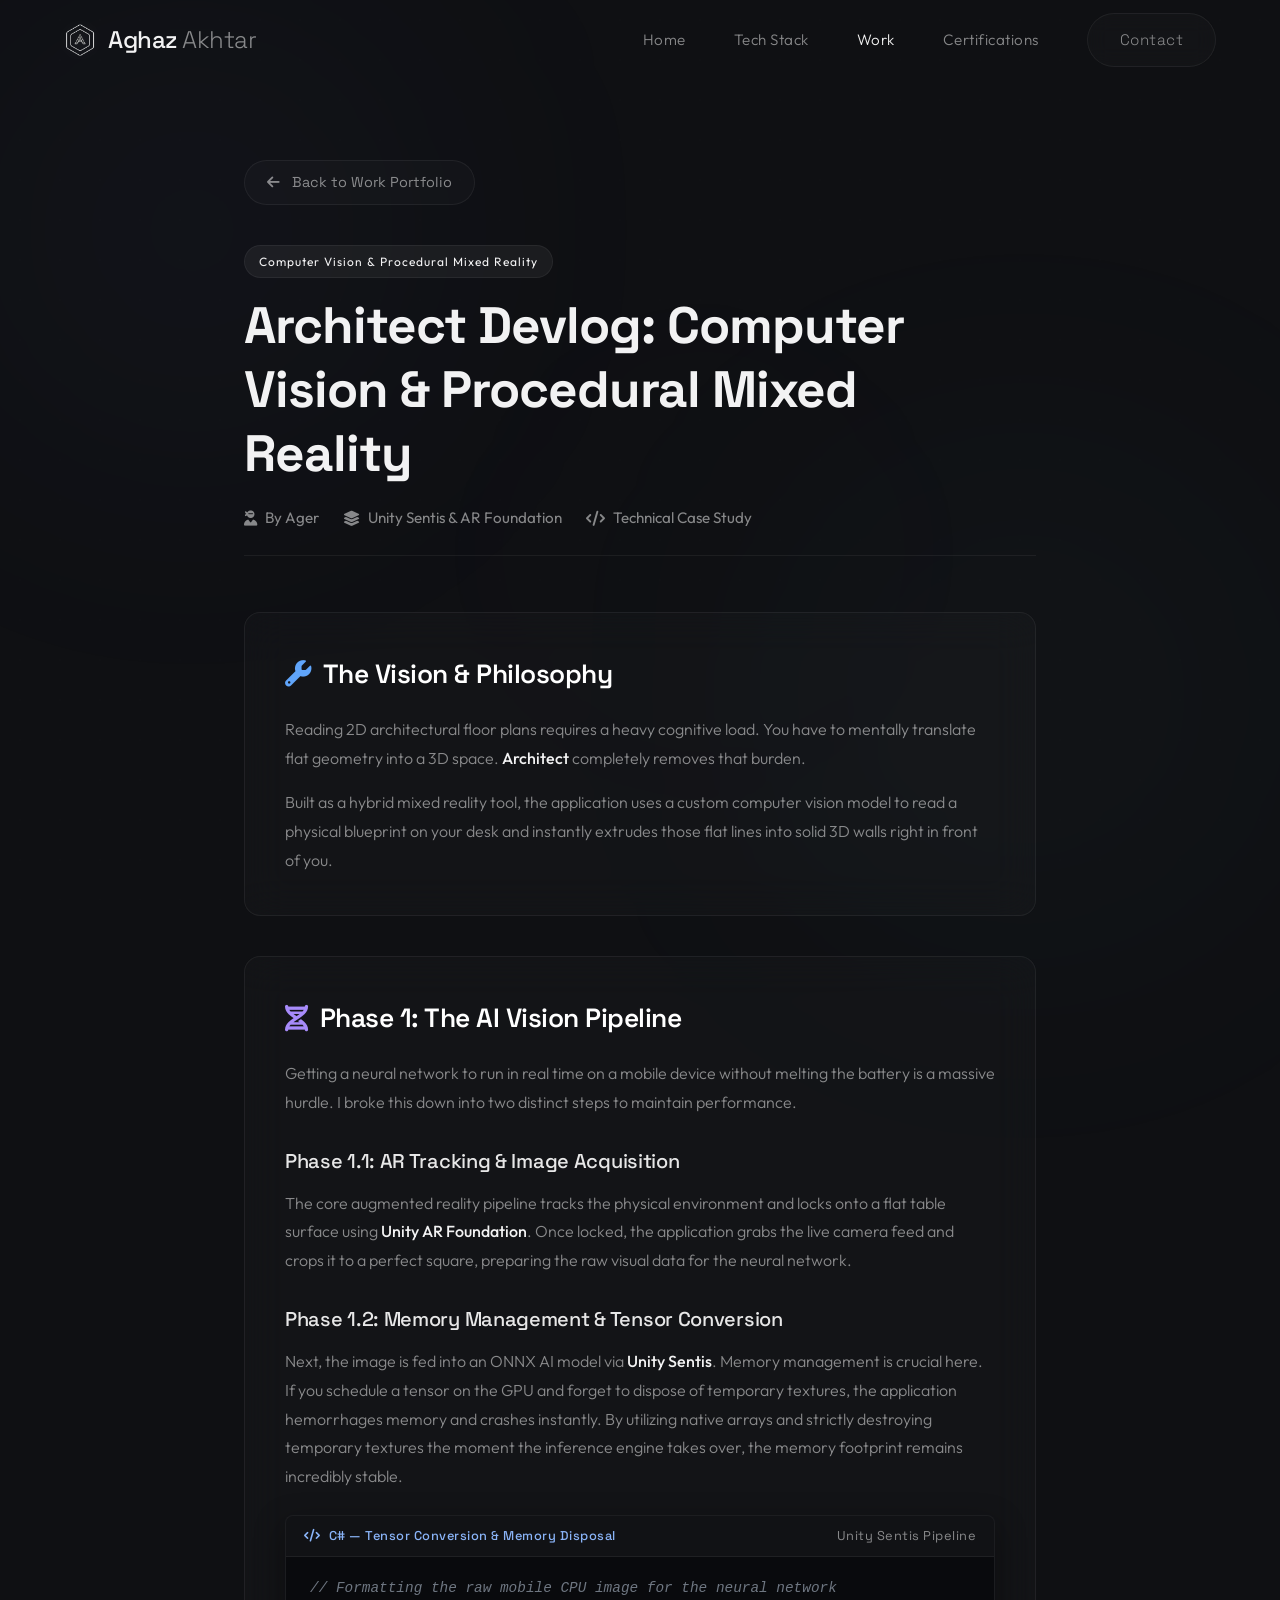
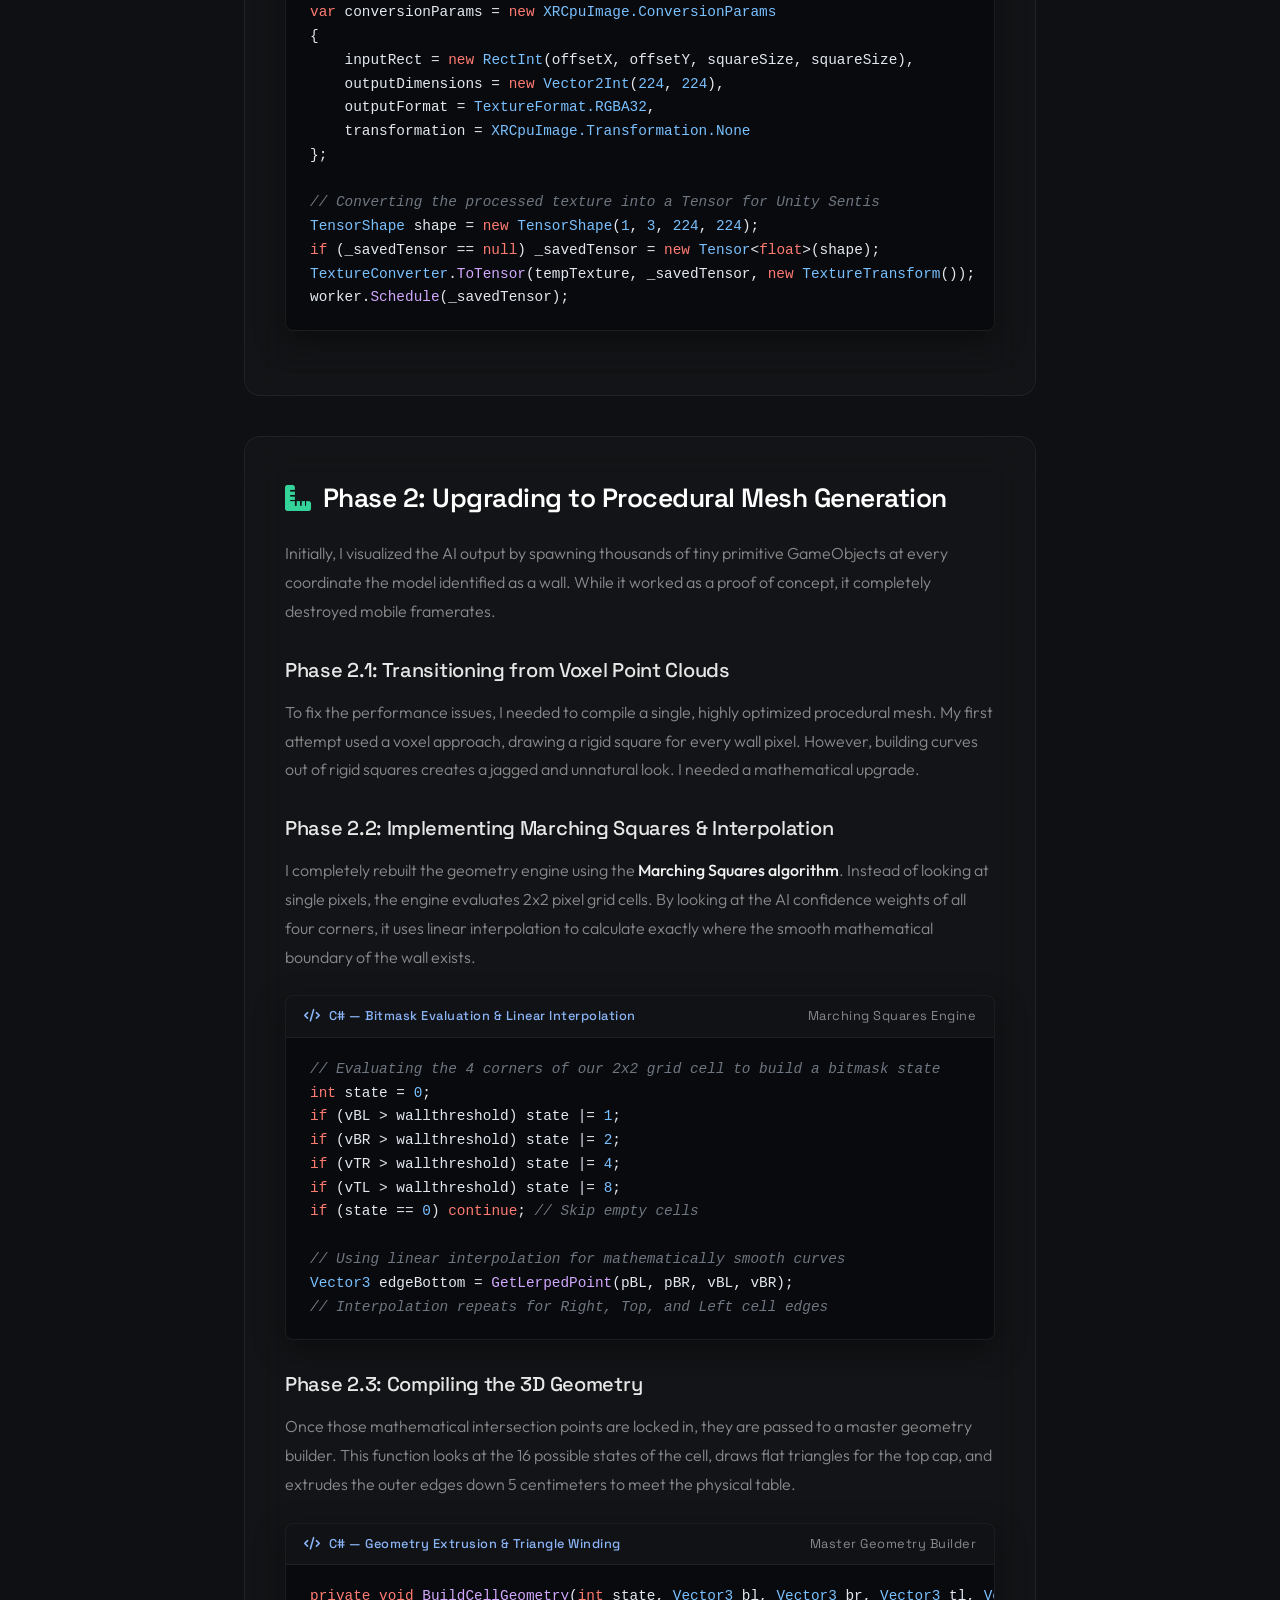
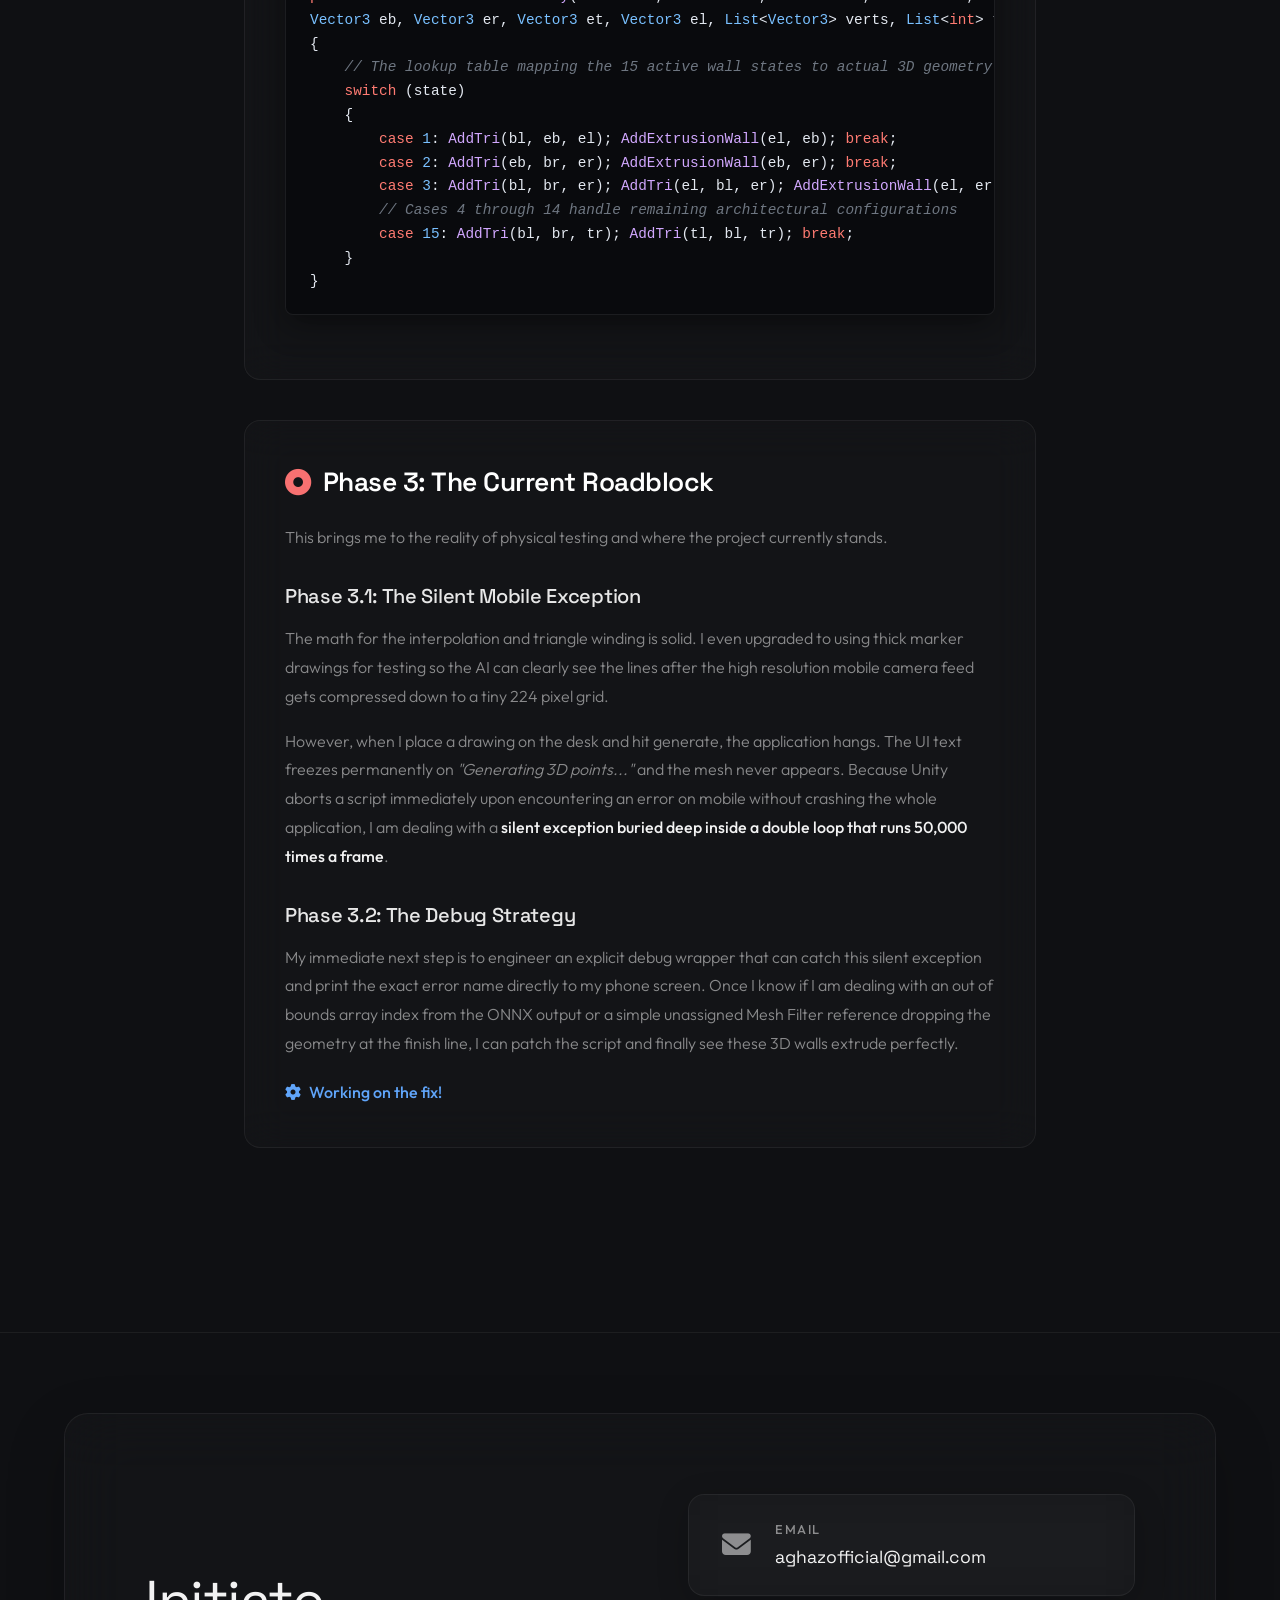
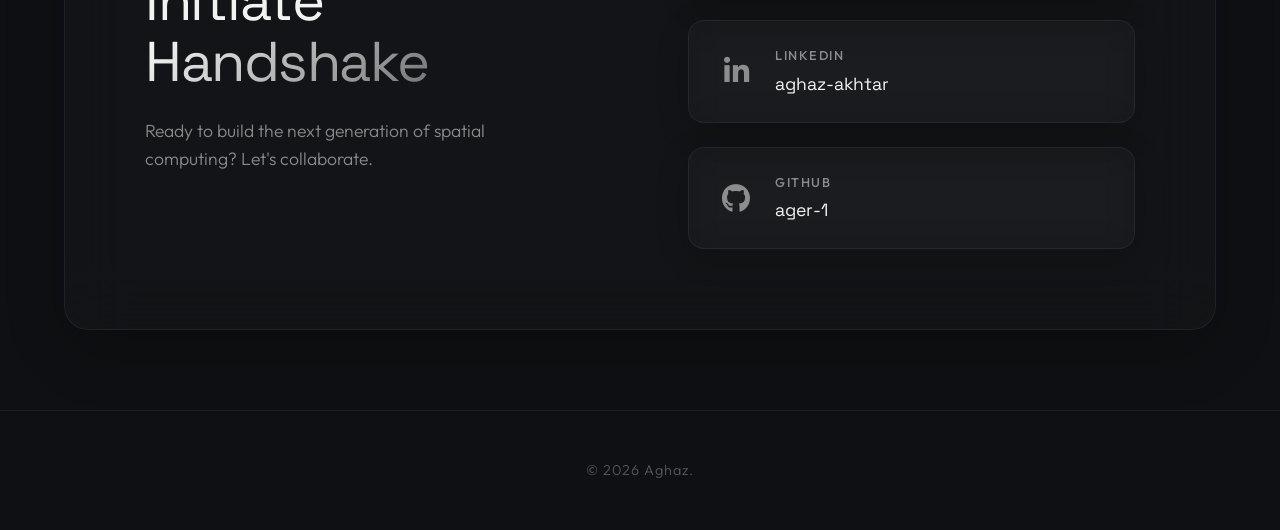
==== commit df6a10d6: "updated" ====
--- a/architect-documentation.html
+++ b/architect-documentation.html
@@ -204,45 +204,45 @@
             </section>
 
         </article>
-
-        <!-- CTA Section -->
-        <section id="contact" class="section-padding reveal" style="padding-top: 80px; padding-bottom: 80px; border-top: 1px solid var(--glass-border); margin-top: 4rem;">
-            <div class="contact-container">
-                <div class="contact-info">
-                    <h2>Initiate <br><span class="text-gradient">Handshake</span></h2>
-                    <p>Ready to build the next generation of spatial computing? Let's collaborate.</p>
-                </div>
-                <div class="contact-links">
-                    <a href="mailto:aghazofficial@gmail.com" class="contact-card glass">
-                        <i class="fa-solid fa-envelope"></i>
-                        <div class="contact-card-content">
-                            <span class="contact-label">Email</span>
-                            <span class="contact-value">aghazofficial@gmail.com</span>
-                        </div>
-                        <i class="fa-solid fa-arrow-up-right-from-square contact-arrow"></i>
-                    </a>
-                    <a href="https://www.linkedin.com/in/aghaz-akhtar/" target="_blank" rel="noopener noreferrer"
-                        class="contact-card glass">
-                        <i class="fa-brands fa-linkedin-in"></i>
-                        <div class="contact-card-content">
-                            <span class="contact-label">LinkedIn</span>
-                            <span class="contact-value">aghaz-akhtar</span>
-                        </div>
-                        <i class="fa-solid fa-arrow-up-right-from-square contact-arrow"></i>
-                    </a>
-                    <a href="https://github.com/ager-1" target="_blank" rel="noopener noreferrer"
-                        class="contact-card glass">
-                        <i class="fa-brands fa-github"></i>
-                        <div class="contact-card-content">
-                            <span class="contact-label">GitHub</span>
-                            <span class="contact-value">ager-1</span>
-                        </div>
-                        <i class="fa-solid fa-arrow-up-right-from-square contact-arrow"></i>
-                    </a>
-                </div>
+    </main>
+
+    <!-- CTA Section -->
+    <section id="contact" class="section-padding reveal" style="padding-top: 80px; padding-bottom: 80px; border-top: 1px solid var(--glass-border); margin-top: 4rem;">
+        <div class="contact-container">
+            <div class="contact-info">
+                <h2>Initiate <br><span class="text-gradient">Handshake</span></h2>
+                <p>Ready to build the next generation of spatial computing? Let's collaborate.</p>
             </div>
-        </section>
-    </main>
+            <div class="contact-links">
+                <a href="mailto:aghazofficial@gmail.com" class="contact-card glass">
+                    <i class="fa-solid fa-envelope"></i>
+                    <div class="contact-card-content">
+                        <span class="contact-label">Email</span>
+                        <span class="contact-value">aghazofficial@gmail.com</span>
+                    </div>
+                    <i class="fa-solid fa-arrow-up-right-from-square contact-arrow"></i>
+                </a>
+                <a href="https://www.linkedin.com/in/aghaz-akhtar/" target="_blank" rel="noopener noreferrer"
+                    class="contact-card glass">
+                    <i class="fa-brands fa-linkedin-in"></i>
+                    <div class="contact-card-content">
+                        <span class="contact-label">LinkedIn</span>
+                        <span class="contact-value">aghaz-akhtar</span>
+                    </div>
+                    <i class="fa-solid fa-arrow-up-right-from-square contact-arrow"></i>
+                </a>
+                <a href="https://github.com/ager-1" target="_blank" rel="noopener noreferrer"
+                    class="contact-card glass">
+                    <i class="fa-brands fa-github"></i>
+                    <div class="contact-card-content">
+                        <span class="contact-label">GitHub</span>
+                        <span class="contact-value">ager-1</span>
+                    </div>
+                    <i class="fa-solid fa-arrow-up-right-from-square contact-arrow"></i>
+                </a>
+            </div>
+        </div>
+    </section>
 
     <footer class="footer">
         <p>© 2026 Aghaz.</p>
--- a/style.css
+++ b/style.css
@@ -724,6 +724,7 @@
     font-size: 1.1rem;
     font-weight: 400;
     transition: var(--trans-smooth);
+    word-break: break-word;
 }
 
 .contact-arrow {
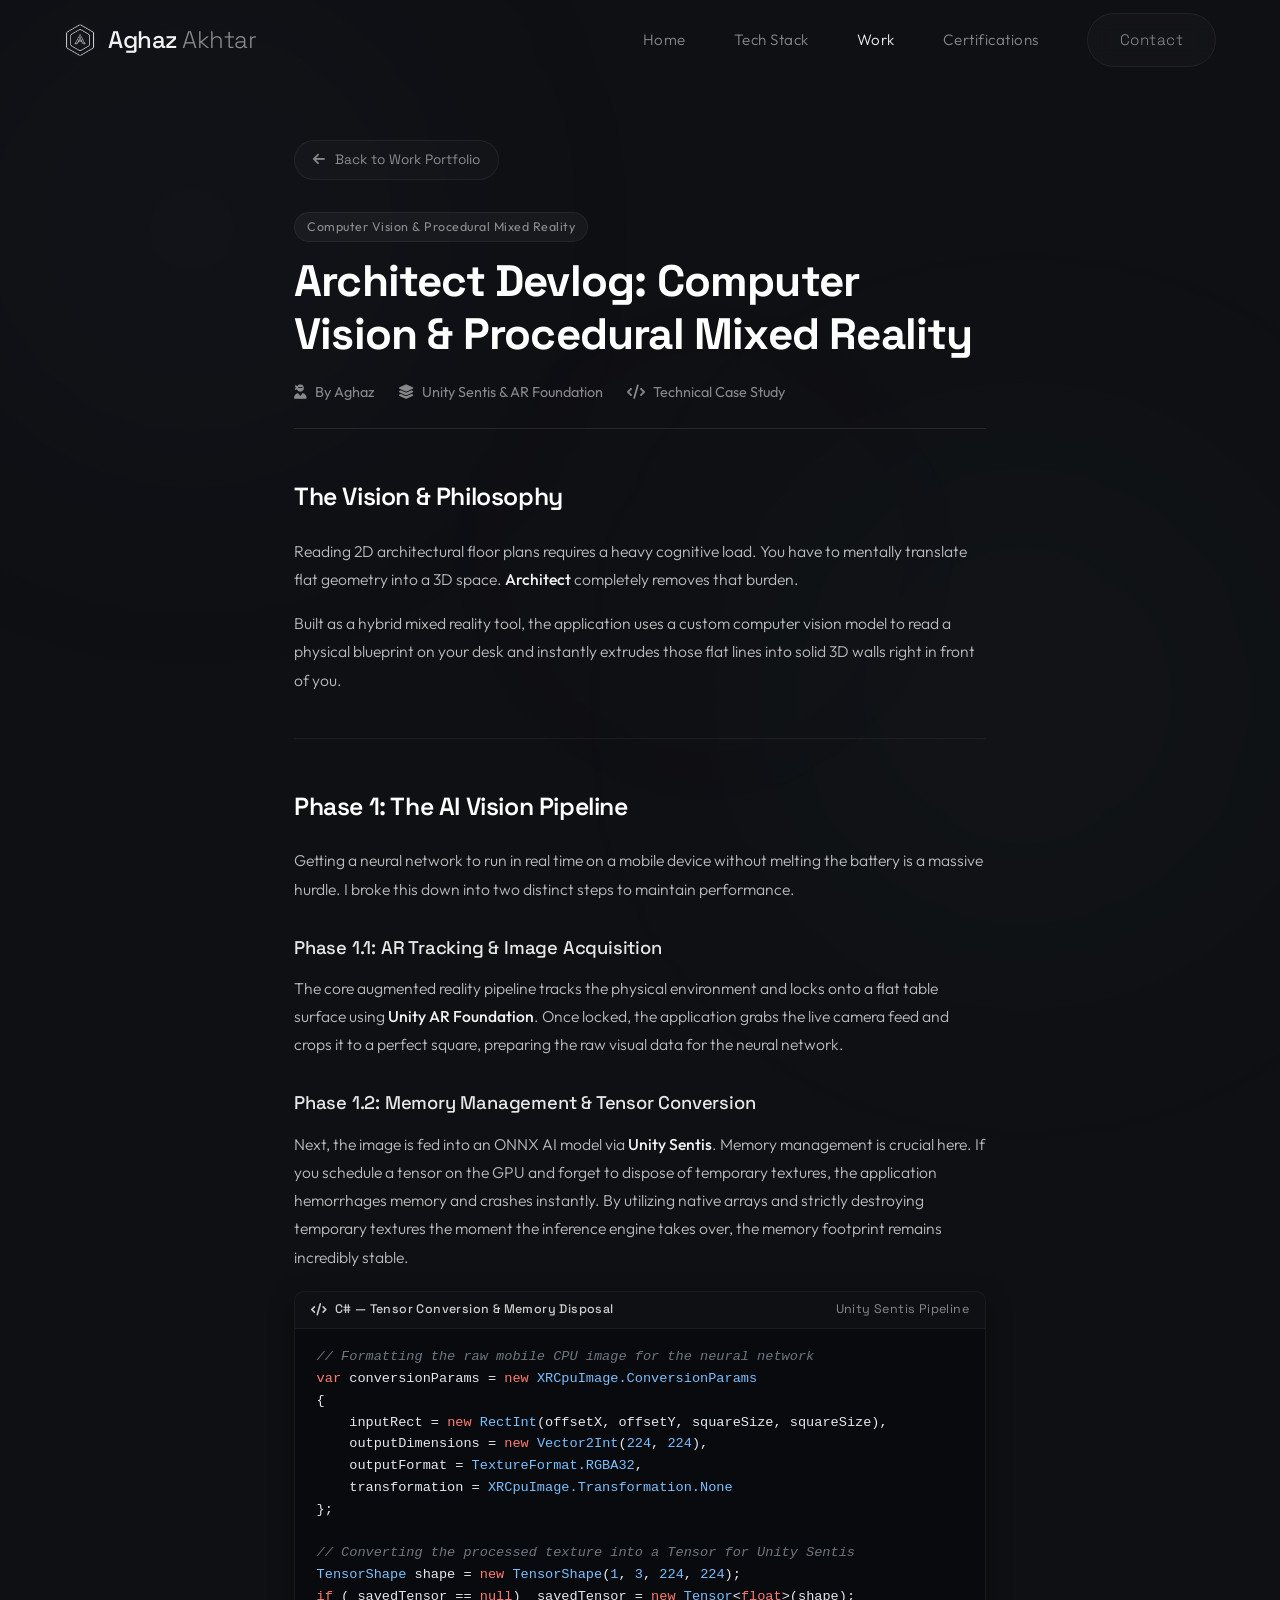
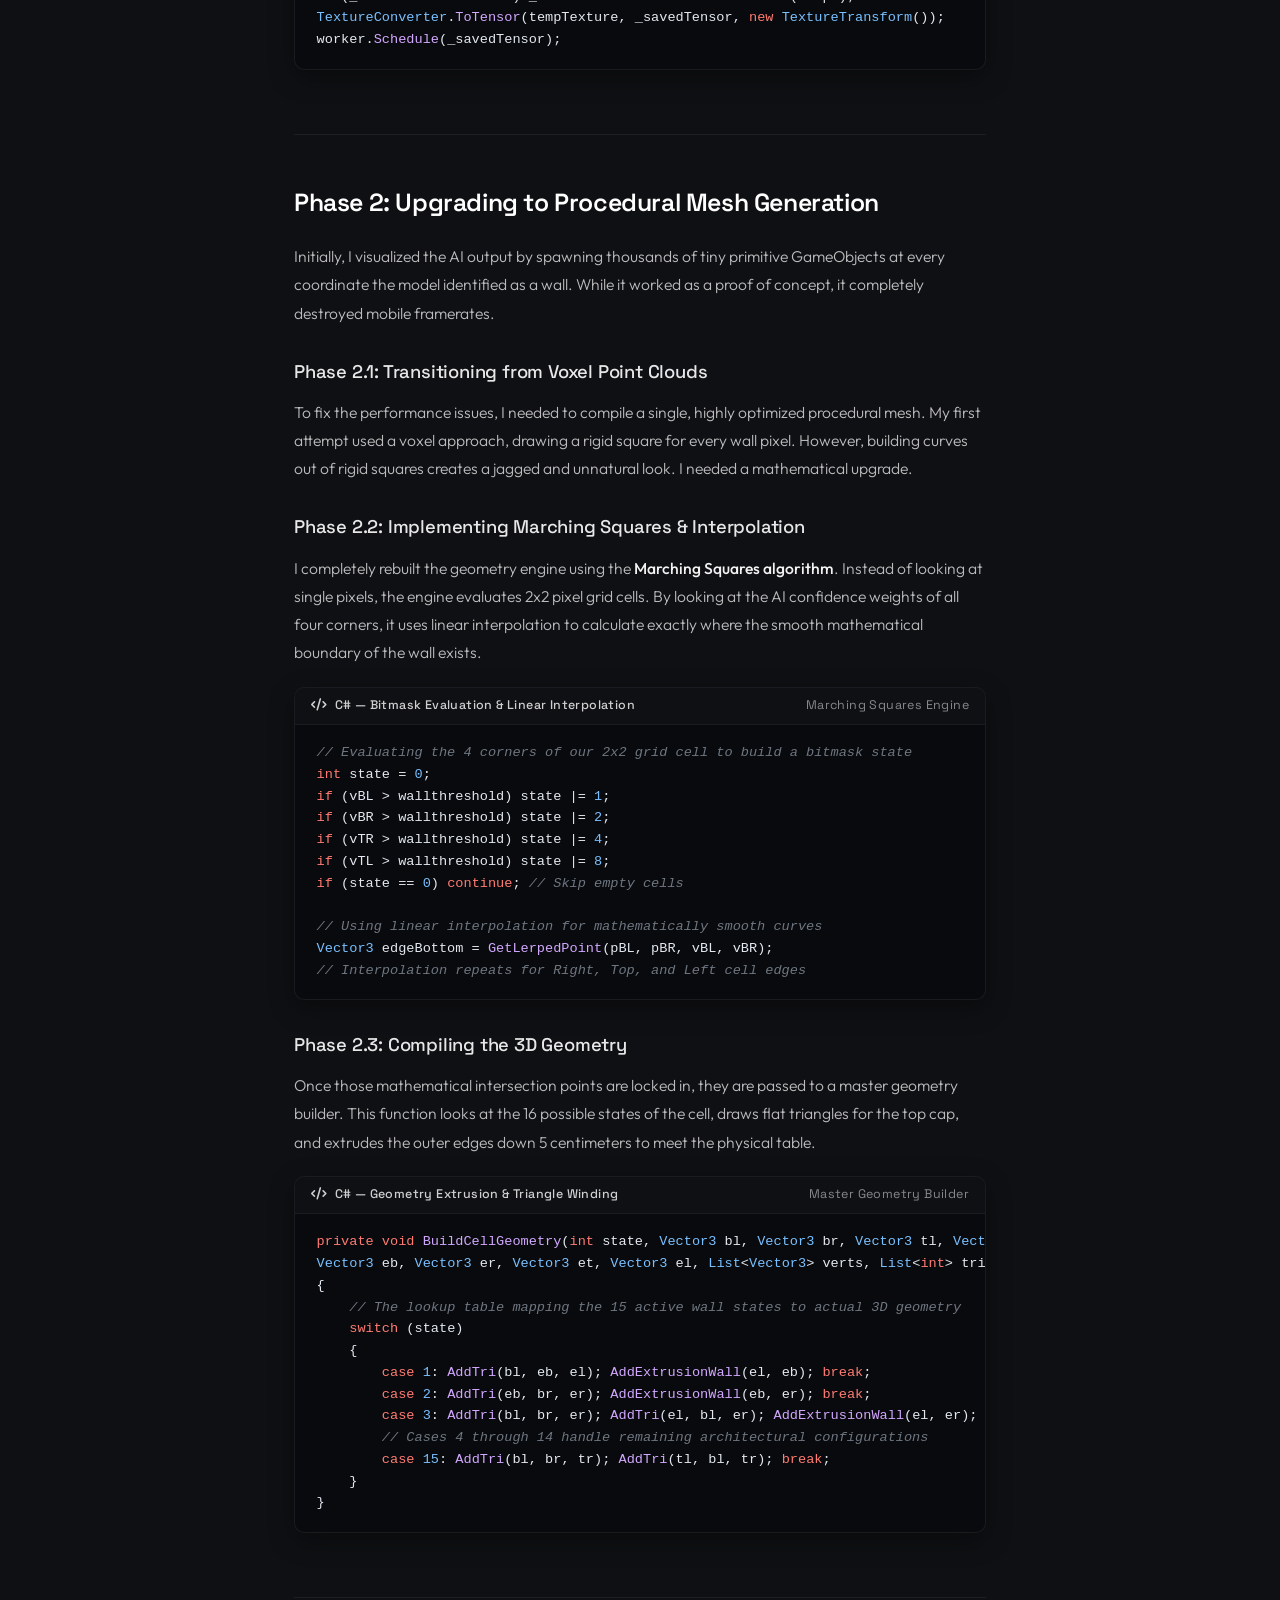
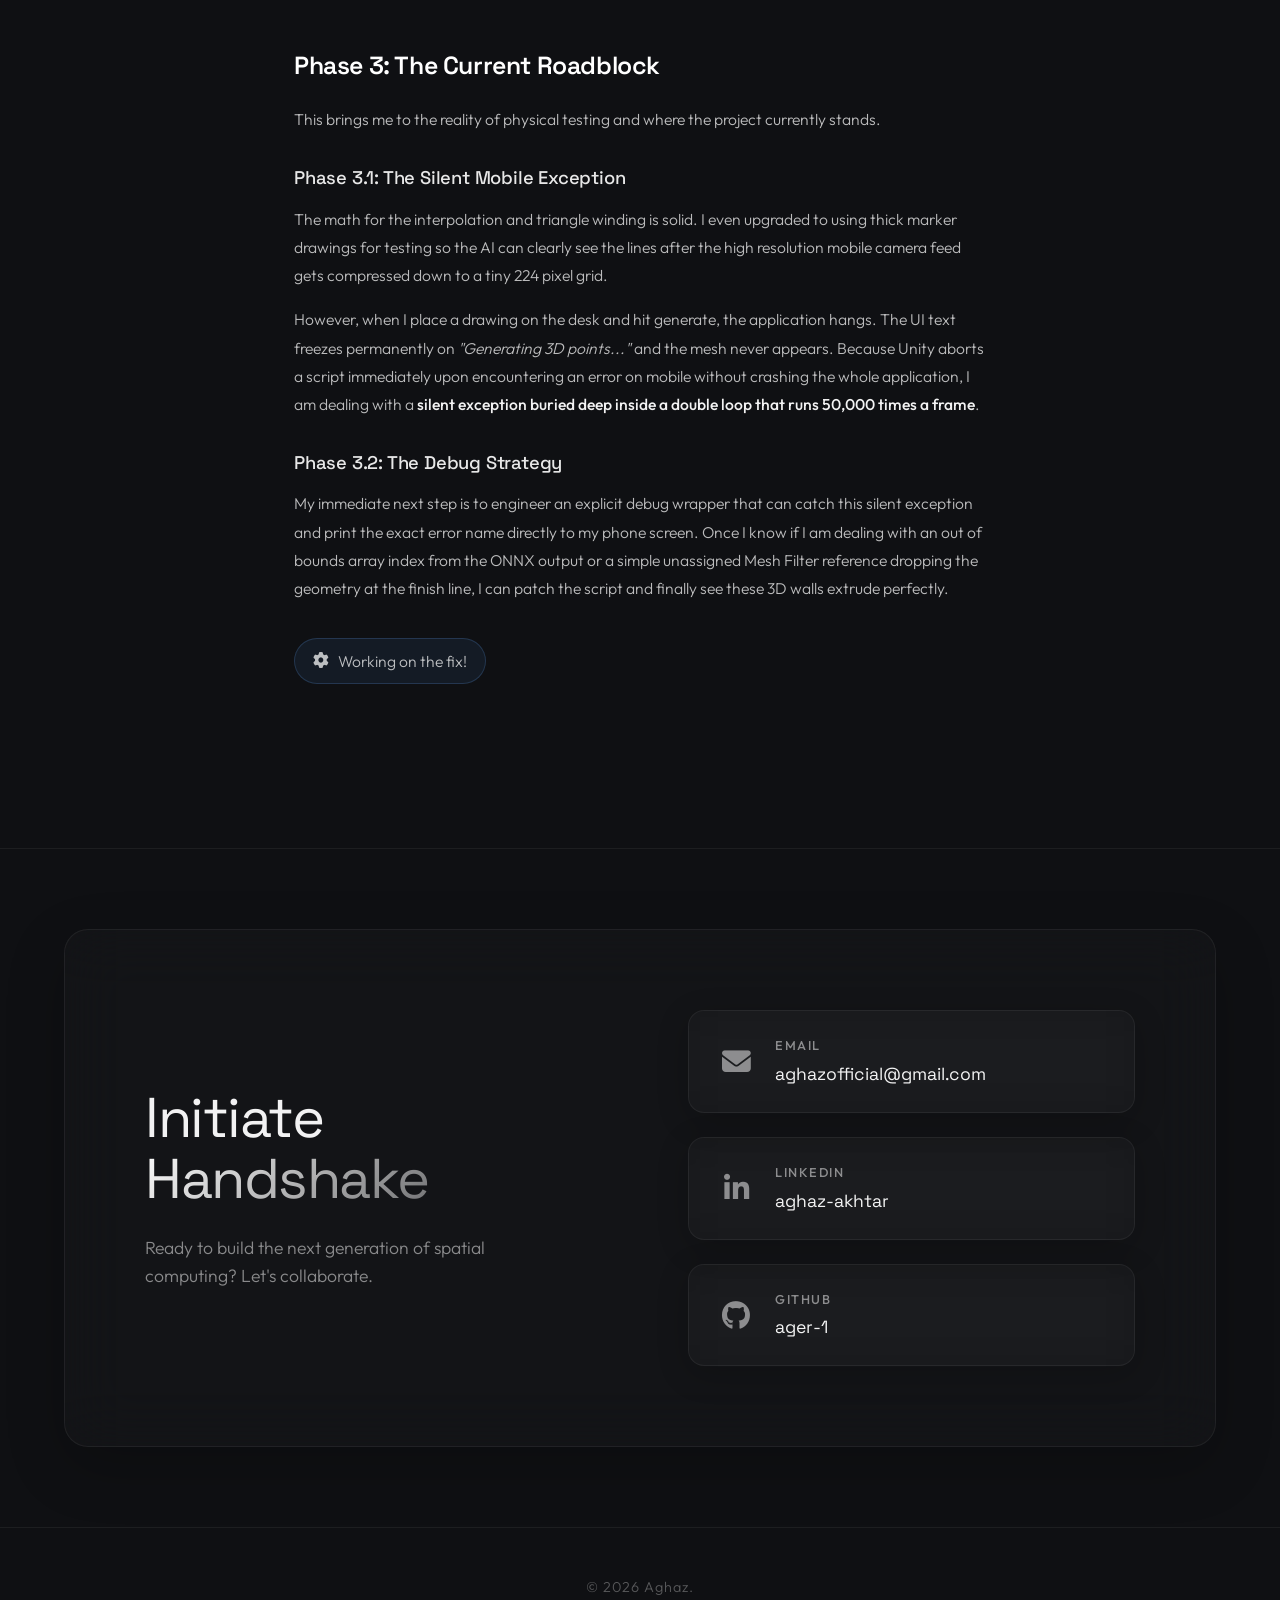
==== commit b23a660d: "updated" ====
--- a/architect-documentation.html
+++ b/architect-documentation.html
@@ -5,7 +5,8 @@
     <meta charset="UTF-8">
     <meta name="viewport" content="width=device-width, initial-scale=1.0">
     <title>Architect Devlog: Computer Vision & Procedural Mixed Reality | Aghaz Akhtar</title>
-    <meta name="description" content="Technical documentation and devlog for Architect: Computer Vision & Procedural Mixed Reality blueprint extrusion by Ager.">
+    <meta name="description"
+        content="Technical documentation and devlog for Architect: Computer Vision & Procedural Mixed Reality blueprint extrusion by Ager.">
     <link rel="icon" href="assets/icon.png" type="image/png">
     <!-- Modern Tech Fonts -->
     <link rel="preconnect" href="https://fonts.googleapis.com">
@@ -56,7 +57,7 @@
             <span class="badge">Computer Vision &amp; Procedural Mixed Reality</span>
             <h1>Architect Devlog: Computer Vision &amp; Procedural Mixed Reality</h1>
             <div class="doc-author-meta">
-                <span><i class="fa-solid fa-user-ninja"></i> By Ager</span>
+                <span><i class="fa-solid fa-user-ninja"></i> By Aghaz</span>
                 <span><i class="fa-solid fa-layer-group"></i> Unity Sentis &amp; AR Foundation</span>
                 <span><i class="fa-solid fa-code"></i> Technical Case Study</span>
             </div>
@@ -67,36 +68,47 @@
 
             <!-- Section 1: Vision & Philosophy -->
             <section class="doc-card reveal">
-                <h2><i class="fa-solid fa-wrench" style="color: #60a5fa;"></i> The Vision &amp; Philosophy</h2>
-                <p>
-                    Reading 2D architectural floor plans requires a heavy cognitive load. You have to mentally translate flat geometry into a 3D space. <strong>Architect</strong> completely removes that burden.
-                </p>
-                <p>
-                    Built as a hybrid mixed reality tool, the application uses a custom computer vision model to read a physical blueprint on your desk and instantly extrudes those flat lines into solid 3D walls right in front of you.
+                <h2>The Vision &amp; Philosophy</h2>
+                <p>
+                    Reading 2D architectural floor plans requires a heavy cognitive load. You have to mentally translate
+                    flat geometry into a 3D space. <strong>Architect</strong> completely removes that burden.
+                </p>
+                <p>
+                    Built as a hybrid mixed reality tool, the application uses a custom computer vision model to read a
+                    physical blueprint on your desk and instantly extrudes those flat lines into solid 3D walls right in
+                    front of you.
                 </p>
             </section>
 
             <!-- Section 2: Phase 1: AI Vision Pipeline -->
             <section class="doc-card reveal">
-                <h2><i class="fa-solid fa-dna" style="color: #a78bfa;"></i> Phase 1: The AI Vision Pipeline</h2>
-                <p>
-                    Getting a neural network to run in real time on a mobile device without melting the battery is a massive hurdle. I broke this down into two distinct steps to maintain performance.
+                <h2>Phase 1: The AI Vision Pipeline</h2>
+                <p>
+                    Getting a neural network to run in real time on a mobile device without melting the battery is a
+                    massive hurdle. I broke this down into two distinct steps to maintain performance.
                 </p>
 
                 <h3>Phase 1.1: AR Tracking &amp; Image Acquisition</h3>
                 <p>
-                    The core augmented reality pipeline tracks the physical environment and locks onto a flat table surface using <strong>Unity AR Foundation</strong>. Once locked, the application grabs the live camera feed and crops it to a perfect square, preparing the raw visual data for the neural network.
+                    The core augmented reality pipeline tracks the physical environment and locks onto a flat table
+                    surface using <strong>Unity AR Foundation</strong>. Once locked, the application grabs the live
+                    camera feed and crops it to a perfect square, preparing the raw visual data for the neural network.
                 </p>
 
                 <h3>Phase 1.2: Memory Management &amp; Tensor Conversion</h3>
                 <p>
-                    Next, the image is fed into an ONNX AI model via <strong>Unity Sentis</strong>. Memory management is crucial here. If you schedule a tensor on the GPU and forget to dispose of temporary textures, the application hemorrhages memory and crashes instantly. By utilizing native arrays and strictly destroying temporary textures the moment the inference engine takes over, the memory footprint remains incredibly stable.
+                    Next, the image is fed into an ONNX AI model via <strong>Unity Sentis</strong>. Memory management is
+                    crucial here. If you schedule a tensor on the GPU and forget to dispose of temporary textures, the
+                    application hemorrhages memory and crashes instantly. By utilizing native arrays and strictly
+                    destroying temporary textures the moment the inference engine takes over, the memory footprint
+                    remains incredibly stable.
                 </p>
 
                 <!-- Code Snippet 1 -->
                 <div class="code-box">
                     <div class="code-header">
-                        <span class="lang-badge"><i class="fa-solid fa-code"></i> C# — Tensor Conversion &amp; Memory Disposal</span>
+                        <span class="lang-badge"><i class="fa-solid fa-code"></i> C# — Tensor Conversion &amp; Memory
+                            Disposal</span>
                         <span>Unity Sentis Pipeline</span>
                     </div>
                     <pre><code><span class="code-comment">// Formatting the raw mobile CPU image for the neural network</span>
@@ -118,25 +130,33 @@
 
             <!-- Section 3: Phase 2: Procedural Mesh Generation -->
             <section class="doc-card reveal">
-                <h2><i class="fa-solid fa-ruler-combined" style="color: #34d399;"></i> Phase 2: Upgrading to Procedural Mesh Generation</h2>
-                <p>
-                    Initially, I visualized the AI output by spawning thousands of tiny primitive GameObjects at every coordinate the model identified as a wall. While it worked as a proof of concept, it completely destroyed mobile framerates.
+                <h2>Phase 2: Upgrading to Procedural Mesh Generation</h2>
+                <p>
+                    Initially, I visualized the AI output by spawning thousands of tiny primitive GameObjects at every
+                    coordinate the model identified as a wall. While it worked as a proof of concept, it completely
+                    destroyed mobile framerates.
                 </p>
 
                 <h3>Phase 2.1: Transitioning from Voxel Point Clouds</h3>
                 <p>
-                    To fix the performance issues, I needed to compile a single, highly optimized procedural mesh. My first attempt used a voxel approach, drawing a rigid square for every wall pixel. However, building curves out of rigid squares creates a jagged and unnatural look. I needed a mathematical upgrade.
+                    To fix the performance issues, I needed to compile a single, highly optimized procedural mesh. My
+                    first attempt used a voxel approach, drawing a rigid square for every wall pixel. However, building
+                    curves out of rigid squares creates a jagged and unnatural look. I needed a mathematical upgrade.
                 </p>
 
                 <h3>Phase 2.2: Implementing Marching Squares &amp; Interpolation</h3>
                 <p>
-                    I completely rebuilt the geometry engine using the <strong>Marching Squares algorithm</strong>. Instead of looking at single pixels, the engine evaluates 2x2 pixel grid cells. By looking at the AI confidence weights of all four corners, it uses linear interpolation to calculate exactly where the smooth mathematical boundary of the wall exists.
+                    I completely rebuilt the geometry engine using the <strong>Marching Squares algorithm</strong>.
+                    Instead of looking at single pixels, the engine evaluates 2x2 pixel grid cells. By looking at the AI
+                    confidence weights of all four corners, it uses linear interpolation to calculate exactly where the
+                    smooth mathematical boundary of the wall exists.
                 </p>
 
                 <!-- Code Snippet 2 -->
                 <div class="code-box">
                     <div class="code-header">
-                        <span class="lang-badge"><i class="fa-solid fa-code"></i> C# — Bitmask Evaluation &amp; Linear Interpolation</span>
+                        <span class="lang-badge"><i class="fa-solid fa-code"></i> C# — Bitmask Evaluation &amp; Linear
+                            Interpolation</span>
                         <span>Marching Squares Engine</span>
                     </div>
                     <pre><code><span class="code-comment">// Evaluating the 4 corners of our 2x2 grid cell to build a bitmask state</span>
@@ -154,13 +174,16 @@
 
                 <h3>Phase 2.3: Compiling the 3D Geometry</h3>
                 <p>
-                    Once those mathematical intersection points are locked in, they are passed to a master geometry builder. This function looks at the 16 possible states of the cell, draws flat triangles for the top cap, and extrudes the outer edges down 5 centimeters to meet the physical table.
+                    Once those mathematical intersection points are locked in, they are passed to a master geometry
+                    builder. This function looks at the 16 possible states of the cell, draws flat triangles for the top
+                    cap, and extrudes the outer edges down 5 centimeters to meet the physical table.
                 </p>
 
                 <!-- Code Snippet 3 -->
                 <div class="code-box">
                     <div class="code-header">
-                        <span class="lang-badge"><i class="fa-solid fa-code"></i> C# — Geometry Extrusion &amp; Triangle Winding</span>
+                        <span class="lang-badge"><i class="fa-solid fa-code"></i> C# — Geometry Extrusion &amp; Triangle
+                            Winding</span>
                         <span>Master Geometry Builder</span>
                     </div>
                     <pre><code><span class="code-keyword">private void</span> <span class="code-func">BuildCellGeometry</span>(<span class="code-keyword">int</span> state, <span class="code-type">Vector3</span> bl, <span class="code-type">Vector3</span> br, <span class="code-type">Vector3</span> tl, <span class="code-type">Vector3</span> tr, 
@@ -181,24 +204,34 @@
 
             <!-- Section 4: Phase 3: Current Roadblock & Next Steps -->
             <section class="doc-card reveal">
-                <h2><i class="fa-solid fa-circle-dot" style="color: #f87171;"></i> Phase 3: The Current Roadblock</h2>
+                <h2>Phase 3: The Current Roadblock</h2>
                 <p>
                     This brings me to the reality of physical testing and where the project currently stands.
                 </p>
 
                 <h3>Phase 3.1: The Silent Mobile Exception</h3>
                 <p>
-                    The math for the interpolation and triangle winding is solid. I even upgraded to using thick marker drawings for testing so the AI can clearly see the lines after the high resolution mobile camera feed gets compressed down to a tiny 224 pixel grid.
-                </p>
-                <p>
-                    However, when I place a drawing on the desk and hit generate, the application hangs. The UI text freezes permanently on <em>"Generating 3D points..."</em> and the mesh never appears. Because Unity aborts a script immediately upon encountering an error on mobile without crashing the whole application, I am dealing with a <strong>silent exception buried deep inside a double loop that runs 50,000 times a frame</strong>.
+                    The math for the interpolation and triangle winding is solid. I even upgraded to using thick marker
+                    drawings for testing so the AI can clearly see the lines after the high resolution mobile camera
+                    feed gets compressed down to a tiny 224 pixel grid.
+                </p>
+                <p>
+                    However, when I place a drawing on the desk and hit generate, the application hangs. The UI text
+                    freezes permanently on <em>"Generating 3D points..."</em> and the mesh never appears. Because Unity
+                    aborts a script immediately upon encountering an error on mobile without crashing the whole
+                    application, I am dealing with a <strong>silent exception buried deep inside a double loop that runs
+                        50,000 times a frame</strong>.
                 </p>
 
                 <h3>Phase 3.2: The Debug Strategy</h3>
                 <p>
-                    My immediate next step is to engineer an explicit debug wrapper that can catch this silent exception and print the exact error name directly to my phone screen. Once I know if I am dealing with an out of bounds array index from the ONNX output or a simple unassigned Mesh Filter reference dropping the geometry at the finish line, I can patch the script and finally see these 3D walls extrude perfectly.
-                </p>
-                <p style="margin-top: 1.25rem; font-weight: 500; color: #60a5fa; display: flex; align-items: center; gap: 0.5rem;">
+                    My immediate next step is to engineer an explicit debug wrapper that can catch this silent exception
+                    and print the exact error name directly to my phone screen. Once I know if I am dealing with an out
+                    of bounds array index from the ONNX output or a simple unassigned Mesh Filter reference dropping the
+                    geometry at the finish line, I can patch the script and finally see these 3D walls extrude
+                    perfectly.
+                </p>
+                <p class="doc-status-note">
                     <i class="fa-solid fa-gear fa-spin"></i> Working on the fix!
                 </p>
             </section>
@@ -207,7 +240,8 @@
     </main>
 
     <!-- CTA Section -->
-    <section id="contact" class="section-padding reveal" style="padding-top: 80px; padding-bottom: 80px; border-top: 1px solid var(--glass-border); margin-top: 4rem;">
+    <section id="contact" class="section-padding reveal"
+        style="padding-top: 80px; padding-bottom: 80px; border-top: 1px solid var(--glass-border); margin-top: 4rem;">
         <div class="contact-container">
             <div class="contact-info">
                 <h2>Initiate <br><span class="text-gradient">Handshake</span></h2>
@@ -251,4 +285,4 @@
     <script src="script.js"></script>
 </body>
 
-</html>
+</html>
--- a/style.css
+++ b/style.css
@@ -3,27 +3,27 @@
     --bg-dark: #0f1013;
     --text-main: rgba(255, 255, 255, 0.95);
     --text-muted: rgba(255, 255, 255, 0.5);
-    
+
     /* Frosted Glass Aesthetics */
     --glass-bg: rgba(255, 255, 255, 0.02);
     --glass-bg-hover: rgba(255, 255, 255, 0.04);
     --glass-border: rgba(255, 255, 255, 0.06);
     --glass-border-hover: rgba(255, 255, 255, 0.15);
-    
+
     /* Soft Accents */
     --accent-light: rgba(255, 255, 255, 0.8);
     --accent-subtle: rgba(255, 255, 255, 0.2);
-    
+
     /* Typography */
     --font-heading: 'Space Grotesk', sans-serif;
     --font-body: 'Outfit', sans-serif;
-    
+
     /* Spacing */
     --nav-height: 80px;
     --radius-lg: 24px;
     --radius-md: 16px;
     --radius-sm: 8px;
-    
+
     /* Transitions */
     --trans-smooth: all 0.5s cubic-bezier(0.25, 0.8, 0.25, 1);
 }
@@ -76,7 +76,7 @@
     left: -10%;
     width: 50vw;
     height: 50vw;
-    background: radial-gradient(circle, rgba(140, 160, 255, 0.12) 0%, rgba(0,0,0,0) 70%);
+    background: radial-gradient(circle, rgba(140, 160, 255, 0.12) 0%, rgba(0, 0, 0, 0) 70%);
 }
 
 .orb-2 {
@@ -84,7 +84,7 @@
     right: -10%;
     width: 60vw;
     height: 60vw;
-    background: radial-gradient(circle, rgba(160, 240, 255, 0.08) 0%, rgba(0,0,0,0) 70%);
+    background: radial-gradient(circle, rgba(160, 240, 255, 0.08) 0%, rgba(0, 0, 0, 0) 70%);
 }
 
 .orb-3 {
@@ -92,13 +92,18 @@
     left: 40%;
     width: 30vw;
     height: 30vw;
-    background: radial-gradient(circle, rgba(230, 200, 255, 0.08) 0%, rgba(0,0,0,0) 70%);
+    background: radial-gradient(circle, rgba(230, 200, 255, 0.08) 0%, rgba(0, 0, 0, 0) 70%);
     animation: drift 30s infinite alternate cubic-bezier(0.5, 0, 0.5, 1);
 }
 
 @keyframes drift {
-    0% { transform: translate(0, 0); }
-    100% { transform: translate(15vw, 15vh); }
+    0% {
+        transform: translate(0, 0);
+    }
+
+    100% {
+        transform: translate(15vw, 15vh);
+    }
 }
 
 /* -------------------
@@ -106,7 +111,7 @@
    ------------------- */
 .text-gradient {
     /* Subtle silver/white shine */
-    background: linear-gradient(135deg, rgba(255,255,255,1) 0%, rgba(255,255,255,0.4) 100%);
+    background: linear-gradient(135deg, rgba(255, 255, 255, 1) 0%, rgba(255, 255, 255, 0.4) 100%);
     -webkit-background-clip: text;
     -webkit-text-fill-color: transparent;
     background-clip: text;
@@ -132,10 +137,14 @@
     padding: 120px 5%;
 }
 
-.w-100 { width: 100%; }
+.w-100 {
+    width: 100%;
+}
 
 /* Buttons */
-.btn-primary, .btn-secondary, .btn-glow {
+.btn-primary,
+.btn-secondary,
+.btn-glow {
     display: inline-block;
     padding: 14px 32px;
     border-radius: 50px;
@@ -269,7 +278,8 @@
     transition: var(--trans-smooth);
 }
 
-.nav-links a:hover, .nav-links a.active {
+.nav-links a:hover,
+.nav-links a.active {
     color: var(--text-main);
 }
 
@@ -396,23 +406,47 @@
 }
 
 @keyframes float {
-    0%, 100% { transform: translateY(0) rotateX(15deg) rotateY(15deg); }
-    50% { transform: translateY(-20px) rotateX(20deg) rotateY(10deg); }
+
+    0%,
+    100% {
+        transform: translateY(0) rotateX(15deg) rotateY(15deg);
+    }
+
+    50% {
+        transform: translateY(-20px) rotateX(20deg) rotateY(10deg);
+    }
 }
 
 @keyframes pulse {
-    0% { transform: translate(-50%, -50%) scale(0.95); opacity: 0.6; }
-    100% { transform: translate(-50%, -50%) scale(1.05); opacity: 1; }
+    0% {
+        transform: translate(-50%, -50%) scale(0.95);
+        opacity: 0.6;
+    }
+
+    100% {
+        transform: translate(-50%, -50%) scale(1.05);
+        opacity: 1;
+    }
 }
 
 @keyframes orbitX {
-    0% { transform: rotateX(0deg) rotateY(0deg) rotateZ(0deg); }
-    100% { transform: rotateX(360deg) rotateY(180deg) rotateZ(360deg); }
+    0% {
+        transform: rotateX(0deg) rotateY(0deg) rotateZ(0deg);
+    }
+
+    100% {
+        transform: rotateX(360deg) rotateY(180deg) rotateZ(360deg);
+    }
 }
 
 @keyframes orbitY {
-    0% { transform: rotateX(45deg) rotateY(0deg) rotateZ(0deg); }
-    100% { transform: rotateX(45deg) rotateY(360deg) rotateZ(360deg); }
+    0% {
+        transform: rotateX(45deg) rotateY(0deg) rotateZ(0deg);
+    }
+
+    100% {
+        transform: rotateX(45deg) rotateY(360deg) rotateZ(360deg);
+    }
 }
 
 /* -------------------
@@ -460,8 +494,13 @@
 }
 
 @keyframes scroll-left {
-    0% { transform: translateX(0); }
-    100% { transform: translateX(-50%); }
+    0% {
+        transform: translateX(0);
+    }
+
+    100% {
+        transform: translateX(-50%);
+    }
 }
 
 /* -------------------
@@ -788,8 +827,13 @@
     transform: translateY(0);
 }
 
-.delay-1 { transition-delay: 0.2s; }
-.delay-2 { transition-delay: 0.4s; }
+.delay-1 {
+    transition-delay: 0.2s;
+}
+
+.delay-2 {
+    transition-delay: 0.4s;
+}
 
 /* -------------------
    Responsive Design
@@ -861,7 +905,8 @@
         color: var(--text-muted);
     }
 
-    .nav-links a:hover, .nav-links a.active {
+    .nav-links a:hover,
+    .nav-links a.active {
         color: var(--text-main);
     }
 
@@ -869,10 +914,14 @@
         padding: 12px 28px;
         background: rgba(255, 255, 255, 0.05);
     }
-    
-    .title-primary { font-size: 3.5rem; }
-    
-    .section-padding { padding: 80px 5%; }
+
+    .title-primary {
+        font-size: 3.5rem;
+    }
+
+    .section-padding {
+        padding: 80px 5%;
+    }
 
     .holo-box {
         width: 320px;
@@ -1174,14 +1223,18 @@
     .timeline::after {
         left: 31px;
     }
+
     .timeline-item {
         width: 100%;
         padding-left: 70px;
         padding-right: 25px;
     }
-    .timeline-item.left, .timeline-item.right {
+
+    .timeline-item.left,
+    .timeline-item.right {
         left: 0;
     }
+
     .timeline-item::after {
         left: 23px !important;
         right: auto !important;
@@ -1231,7 +1284,8 @@
 
 .video-wrapper {
     position: relative;
-    padding-bottom: 56.25%; /* 16:9 Aspect Ratio */
+    padding-bottom: 56.25%;
+    /* 16:9 Aspect Ratio */
     height: 0;
     overflow: hidden;
     border-radius: var(--radius-md);
@@ -1297,78 +1351,98 @@
 }
 
 @keyframes pulse-glow {
-    0% { transform: scale(0.95); opacity: 0.5; }
-    100% { transform: scale(1.05); opacity: 0.9; }
+    0% {
+        transform: scale(0.95);
+        opacity: 0.5;
+    }
+
+    100% {
+        transform: scale(1.05);
+        opacity: 0.9;
+    }
 }
 
 @media (max-width: 992px) {
-    .work-row, .work-row:nth-child(even) {
+
+    .work-row,
+    .work-row:nth-child(even) {
         flex-direction: column;
         gap: 2rem;
     }
-    .work-media, .work-info {
+
+    .work-media,
+    .work-info {
         width: 100%;
     }
 }
 
 /* -------------------
-   Documentation & Devlog Layout
+   Documentation & Devlog Layout (Standard Article Reading Style)
    ------------------- */
 .doc-container {
-    max-width: 920px;
+    max-width: 820px;
     margin: 0 auto;
-    padding: 160px 5% 120px 5%;
+    padding: 140px 5% 100px 5%;
 }
 
 .doc-back-btn {
     display: inline-flex;
     align-items: center;
-    gap: 0.75rem;
-    padding: 10px 22px;
+    gap: 0.6rem;
+    padding: 8px 18px;
     border-radius: 50px;
     font-family: var(--font-heading);
-    font-size: 0.9rem;
+    font-size: 0.85rem;
     color: var(--text-muted);
     background: var(--glass-bg);
     border: 1px solid var(--glass-border);
     text-decoration: none;
     transition: var(--trans-smooth);
-    margin-bottom: 2.5rem;
+    margin-bottom: 2rem;
 }
 
 .doc-back-btn:hover {
     color: var(--text-main);
     background: var(--glass-bg-hover);
     border-color: var(--glass-border-hover);
-    transform: translateX(-4px);
+    transform: translateX(-3px);
 }
 
 .doc-header {
-    margin-bottom: 3.5rem;
+    margin-bottom: 3rem;
 }
 
 .doc-header .badge {
     width: fit-content;
-    margin-bottom: 1rem;
+    margin-bottom: 0.85rem;
+    font-size: 0.78rem;
+    padding: 4px 12px;
+    letter-spacing: 0.5px;
+    border-radius: 50px;
+    background: rgba(255, 255, 255, 0.04);
+    border: 1px solid var(--glass-border);
+    color: var(--text-muted);
 }
 
 .doc-header h1 {
     font-family: var(--font-heading);
-    font-size: clamp(2.2rem, 4.5vw, 3.2rem);
+    font-size: clamp(2rem, 4vw, 2.75rem);
     font-weight: 700;
-    line-height: 1.25;
-    letter-spacing: -1px;
+    line-height: 1.2;
+    letter-spacing: -0.8px;
     margin-bottom: 1.25rem;
+    color: #ffffff;
 }
 
 .doc-author-meta {
     display: flex;
+    flex-wrap: wrap;
     align-items: center;
     gap: 1.5rem;
     color: var(--text-muted);
-    font-size: 0.95rem;
+    font-size: 0.9rem;
     padding-bottom: 1.5rem;
-    border-bottom: 1px solid var(--glass-border);
+    border-bottom: 1px solid rgba(255, 255, 255, 0.1);
 }
 
 .doc-author-meta span {
@@ -1380,48 +1454,47 @@
 .doc-content {
     display: flex;
     flex-direction: column;
-    gap: 2.5rem;
-}
-
+    gap: 3rem;
+}
+
+/* Standard Article Section Flow (No heavy card boxes) */
 .doc-card {
-    padding: 2.5rem;
-    border-radius: var(--radius-md);
-    background: var(--glass-bg);
-    border: 1px solid var(--glass-border);
-    backdrop-filter: blur(20px);
-    -webkit-backdrop-filter: blur(20px);
-    transition: var(--trans-smooth);
-}
-
-.doc-card:hover {
-    border-color: var(--glass-border-hover);
-    background: var(--glass-bg-hover);
+    padding: 0;
+    background: transparent;
+    border: none;
+    border-radius: 0;
+    backdrop-filter: none;
+    -webkit-backdrop-filter: none;
+    padding-bottom: 2.75rem;
+    border-bottom: 1px solid rgba(255, 255, 255, 0.06);
+}
+
+.doc-card:last-child {
+    border-bottom: none;
+    padding-bottom: 0;
 }
 
 .doc-card h2 {
     font-family: var(--font-heading);
-    font-size: 1.65rem;
+    font-size: 1.55rem;
     font-weight: 600;
-    letter-spacing: -0.5px;
+    letter-spacing: -0.4px;
     margin-bottom: 1.25rem;
-    color: #fff;
-    display: flex;
-    align-items: center;
-    gap: 0.75rem;
+    color: #ffffff;
 }
 
 .doc-card h3 {
     font-family: var(--font-heading);
-    font-size: 1.25rem;
+    font-size: 1.15rem;
     font-weight: 500;
-    letter-spacing: -0.3px;
-    margin: 1.75rem 0 0.75rem 0;
+    letter-spacing: -0.2px;
+    margin: 1.85rem 0 0.75rem 0;
     color: rgba(255, 255, 255, 0.9);
 }
 
 .doc-card p {
-    color: var(--text-muted);
-    font-size: 1rem;
+    color: rgba(255, 255, 255, 0.72);
+    font-size: 0.98rem;
     line-height: 1.8;
     font-weight: 300;
     margin-bottom: 1rem;
@@ -1436,43 +1509,58 @@
     margin-bottom: 0;
 }
 
-/* Code Snippet Box */
+/* Status Pill Note */
+.doc-status-note {
+    display: inline-flex;
+    align-items: center;
+    gap: 0.55rem;
+    padding: 8px 18px;
+    border-radius: 50px;
+    background: rgba(96, 165, 250, 0.08);
+    border: 1px solid rgba(96, 165, 250, 0.2);
+    color: #60a5fa;
+    font-size: 0.85rem;
+    font-weight: 500;
+    margin-top: 1.25rem !important;
+}
+
+/* Code Snippet Box (Minimalist Syntax Presentation) */
 .code-box {
-    margin: 1.5rem 0;
-    border-radius: var(--radius-sm);
+    margin: 1.25rem 0;
+    border-radius: 10px;
     background: #090a0d;
-    border: 1px solid rgba(255, 255, 255, 0.08);
+    border: 1px solid rgba(255, 255, 255, 0.07);
     overflow: hidden;
-    box-shadow: 0 10px 30px rgba(0, 0, 0, 0.4);
+    box-shadow: 0 8px 24px rgba(0, 0, 0, 0.35);
 }
 
 .code-header {
     display: flex;
     justify-content: space-between;
     align-items: center;
-    padding: 10px 18px;
-    background: rgba(255, 255, 255, 0.03);
-    border-bottom: 1px solid rgba(255, 255, 255, 0.06);
-    font-family: var(--font-heading);
-    font-size: 0.8rem;
-    color: var(--text-muted);
-    letter-spacing: 0.5px;
+    padding: 8px 16px;
+    background: rgba(255, 255, 255, 0.025);
+    border-bottom: 1px solid rgba(255, 255, 255, 0.05);
+    font-family: var(--font-heading);
+    font-size: 0.78rem;
+    color: var(--text-muted);
+    letter-spacing: 0.4px;
 }
 
 .code-header .lang-badge {
     display: inline-flex;
     align-items: center;
-    gap: 0.5rem;
-    color: #8ab4f8;
+    gap: 0.45rem;
+    color: rgba(255, 255, 255, 0.8);
     font-weight: 500;
 }
 
 .code-box pre {
-    padding: 1.25rem 1.5rem;
+    padding: 1.1rem 1.35rem;
     overflow-x: auto;
     font-family: 'Consolas', 'Fira Code', 'Monaco', monospace;
-    font-size: 0.9rem;
-    line-height: 1.65;
+    font-size: 0.85rem;
+    line-height: 1.6;
     color: #e3e8f0;
 }
 
@@ -1523,17 +1611,20 @@
 }
 
 @media (max-width: 768px) {
+    .doc-container {
+        padding-top: 120px;
+    }
+
     .doc-card {
-        padding: 1.5rem;
-    }
+        padding: 1.35rem;
+    }
+
     .doc-header h1 {
-        font-size: 2rem;
-    }
+        font-size: 1.8rem;
+    }
+
     .code-box pre {
-        padding: 1rem;
-        font-size: 0.82rem;
-    }
-}
-
-
-
+        padding: 0.85rem;
+        font-size: 0.8rem;
+    }
+}
